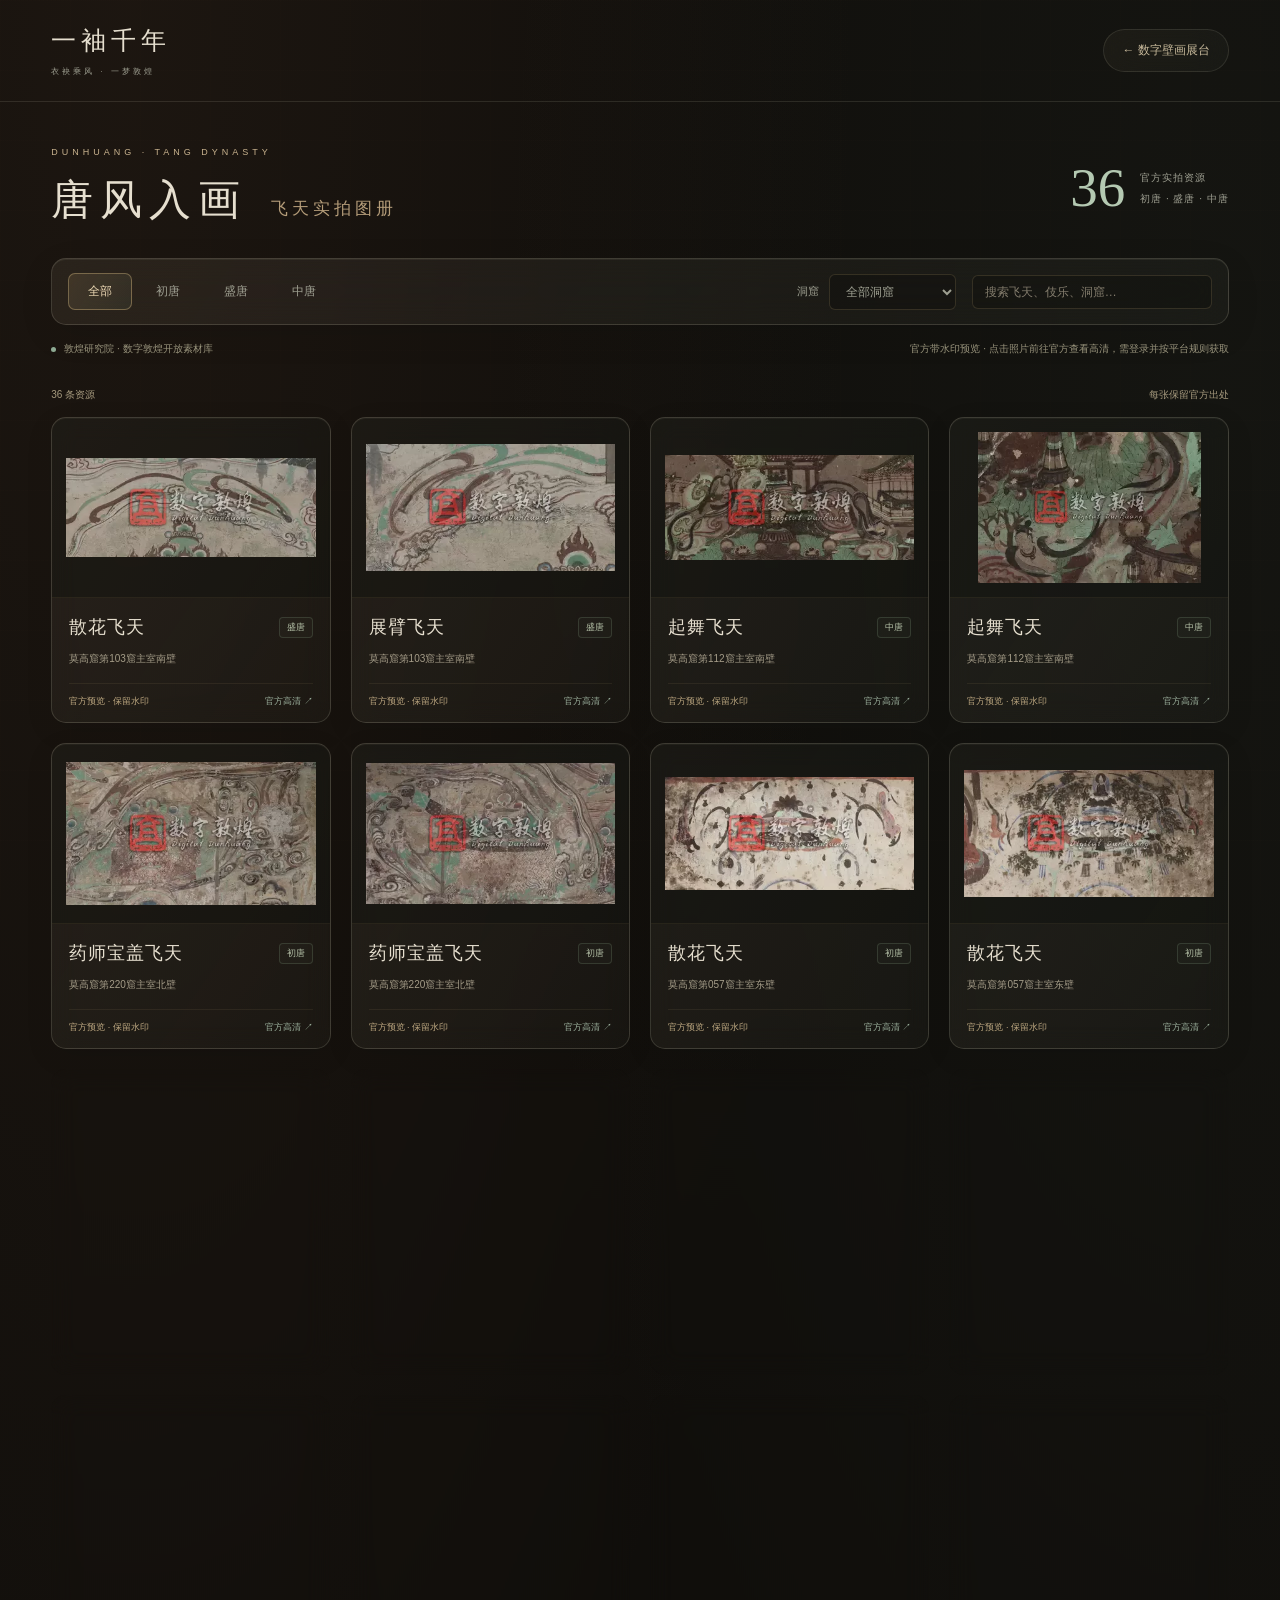
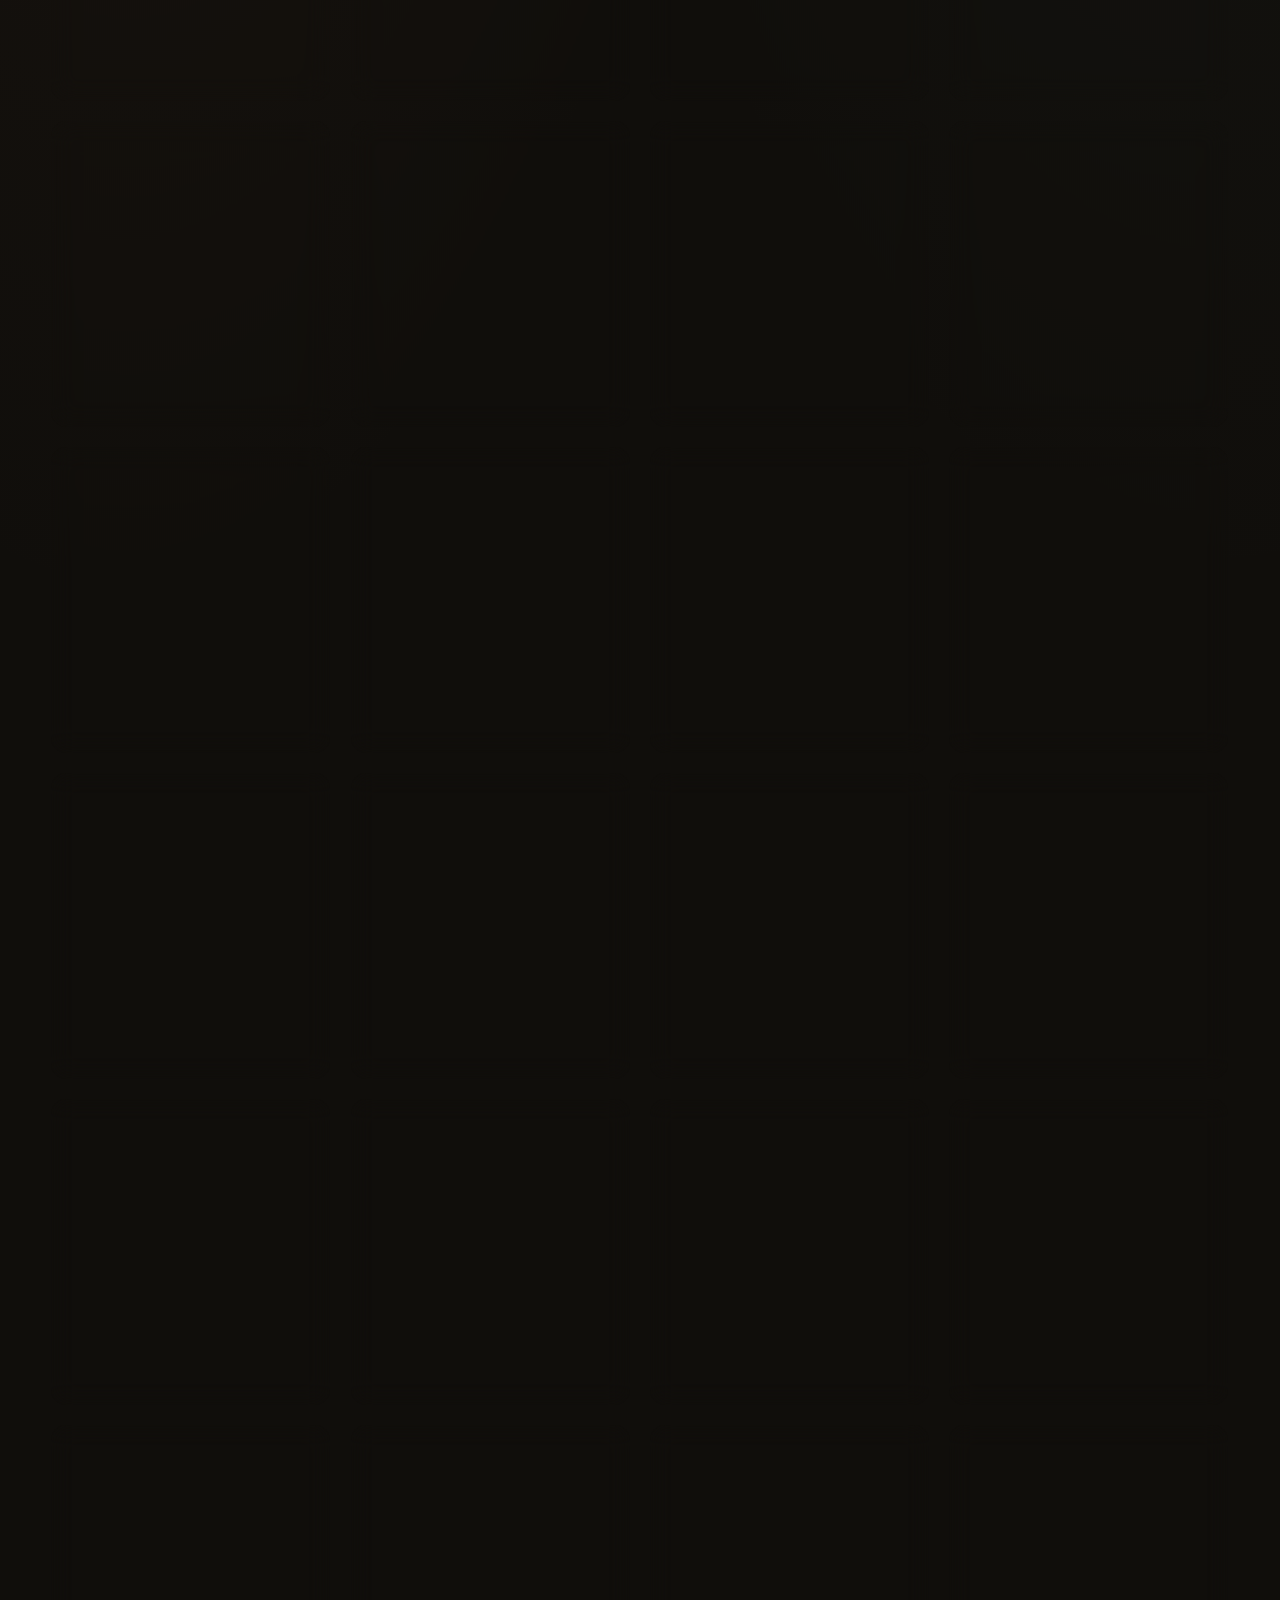
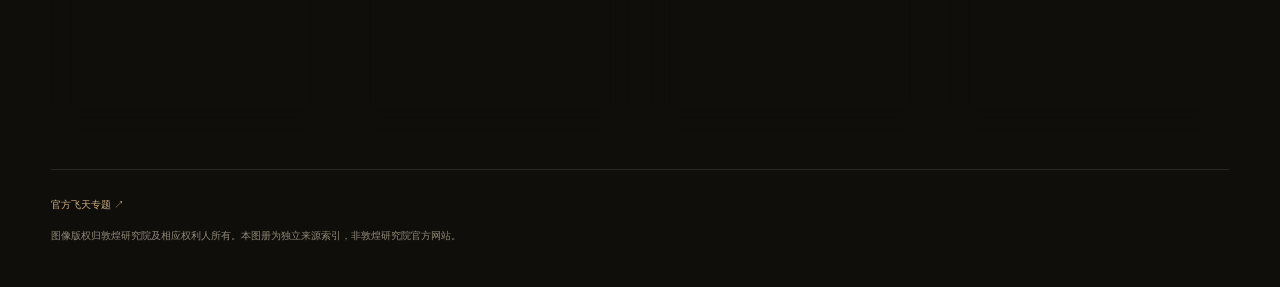
==== photos.html @ a348cecf "Refine gallery typography and unify frosted-glass interface" ====
<!doctype html>
<html lang="zh-CN">
<head><meta charset="utf-8"><meta name="viewport" content="width=device-width,initial-scale=1"><meta name="theme-color" content="#110e0b"><title>唐风入画 · 唐代飞天实拍图册</title><meta name="description" content="36条唐代飞天壁画官方实拍资源，来自敦煌研究院数字敦煌开放素材库。按洞窟、时期筛选，逐张提供官方出处。"><link rel="stylesheet" href="photos.css?v=20261022-photos24"><link rel="stylesheet" href="polish.css?v=20261022-glass25"></head>
<body>
<header><a class="brand" href="index.html">一袖千年<span>衣袂乘风 · 一梦敦煌</span></a><a class="return" href="index.html">← 数字壁画展台</a></header>
<main>
<div class="intro"><div><p class="eyebrow">DUNHUANG · TANG DYNASTY</p><h1>唐风入画<span>飞天实拍图册</span></h1></div><div class="collection"><strong>36</strong><span>官方实拍资源<br>初唐 · 盛唐 · 中唐</span></div></div>
<div class="toolbar"><div class="eras" role="group" aria-label="按唐代时期筛选"><button data-era="全部" aria-pressed="true">全部</button><button data-era="初唐" aria-pressed="false">初唐</button><button data-era="盛唐" aria-pressed="false">盛唐</button><button data-era="中唐" aria-pressed="false">中唐</button></div><label class="select-wrap"><span>洞窟</span><select id="cave" aria-label="按洞窟筛选"><option value="全部">全部洞窟</option></select></label><input id="search" type="search" placeholder="搜索飞天、伎乐、洞窟…" aria-label="搜索实拍资源"></div>
<div class="notice"><p><span class="status-dot"></span>敦煌研究院 · 数字敦煌开放素材库</p><span>官方带水印预览 · 点击照片前往官方查看高清，需登录并按平台规则获取</span></div>
<div class="results"><span id="count" aria-live="polite">36 条资源</span><span>每张保留官方出处</span></div>
<section class="photo-grid" id="grid" aria-label="唐代飞天实拍资源"></section><p class="empty" id="empty" hidden>没有找到对应图片，试试其他洞窟或关键词。</p>
<footer><a href="https://ip.e-dunhuang.com/special.html?value=%E9%A3%9E%E5%A4%A9" target="_blank" rel="noopener">官方飞天专题 ↗</a><p>图像版权归敦煌研究院及相应权利人所有。本图册为独立来源索引，非敦煌研究院官方网站。</p></footer>
</main><script src="photos-data.js?v=20261022-photos24"></script><script src="photos.js?v=20261022-photos24"></script>
</body></html>
---- photos.css ----
:root{color-scheme:dark;--paper:#e5d6b9;--muted:#a99f88;--line:#dfc18c2b;--gold:#ceaf79}*{box-sizing:border-box}body{margin:0;color:var(--paper);background:radial-gradient(ellipse at 10% 0,#7750381f,transparent 45%),radial-gradient(ellipse at 95% 10%,#53726412,transparent 42%),#100e0b;font-family:"Microsoft YaHei","PingFang SC",sans-serif;min-height:100vh}body:before{content:"";position:fixed;inset:0;pointer-events:none;background-image:linear-gradient(#b99c6a03 1px,transparent 1px),linear-gradient(90deg,#b99c6a03 1px,transparent 1px);background-size:70px 70px}a{color:inherit;text-decoration:none}button,input,select{font:inherit;color:inherit}button,a,input,select{touch-action:manipulation}button:focus-visible,a:focus-visible,input:focus-visible,select:focus-visible{outline:2px solid #a1c3b4;outline-offset:4px}header{max-width:1600px;margin:auto;padding:24px 4%;border-bottom:1px solid var(--line);display:flex;justify-content:space-between;align-items:center;gap:20px}.brand{font-family:"Noto Serif SC","Songti SC",SimSun,serif;font-size:25px;letter-spacing:5px}.brand span{display:block;font-family:sans-serif;font-size:8px;letter-spacing:3px;color:var(--muted);margin-top:9px}.return{padding:12px 18px;border:1px solid var(--line);border-radius:24px;background:linear-gradient(120deg,#d5bb8b0d,#b9d4c408);backdrop-filter:blur(16px);font-size:12px;color:#c7b99b}.return:hover{border-color:#dbc08c77}main{max-width:1520px;margin:auto;padding:45px 4% 20px}.intro{display:flex;align-items:center;justify-content:space-between;gap:25px;margin-bottom:30px}.eyebrow{font-size:9px;letter-spacing:4px;color:var(--gold);margin:0 0 15px}h1{font-family:"Noto Serif SC","Songti SC",SimSun,serif;font-weight:400;font-size:42px;letter-spacing:7px;margin:0}h1 span{font-family:inherit;font-size:17px;letter-spacing:4px;color:#b49c79;margin-left:24px}.collection{display:flex;align-items:center;gap:15px}.collection strong{font-family:Georgia,serif;font-size:55px;font-weight:400;color:#b4c9b2}.collection span{font-size:10px;line-height:2.1;color:var(--muted);letter-spacing:1px}.toolbar{display:flex;align-items:center;gap:16px;padding:14px 16px;border:1px solid var(--line);border-radius:12px;background:linear-gradient(130deg,#ddc4980a,#b5c7b205);backdrop-filter:blur(20px)}.eras{display:flex;gap:4px}.eras button{border:1px solid transparent;background:transparent;border-radius:7px;padding:9px 19px;cursor:pointer;font-size:12px;color:var(--muted)}.eras button[aria-pressed=true]{background:linear-gradient(120deg,#cfaa7026,#8eaa8d17);border-color:#d8b98166;color:#ead7b3}.select-wrap{margin-left:auto;display:flex;align-items:center;gap:10px;font-size:11px;color:var(--muted)}select,input{background:#0c0d0b55;border:1px solid #d6b8832b;border-radius:6px;padding:9px 12px;font-size:12px}select{max-width:170px}select option{background:#1a1913}input{width:240px}input::placeholder{color:#837c6c}.notice{display:flex;justify-content:space-between;gap:20px;align-items:center;color:#9b967e;font-size:10px;line-height:1.8;padding:15px 0}.notice p{margin:0;white-space:nowrap}.status-dot{display:inline-block;width:5px;height:5px;border-radius:50%;background:#8fac95;margin-right:8px}.results{display:flex;justify-content:space-between;font-size:10px;color:#a69a7e;padding:15px 0}.photo-grid{display:grid;grid-template-columns:repeat(4,minmax(0,1fr));gap:20px}.photo-card{min-width:0;border:1px solid #d8ba8327;background:linear-gradient(135deg,#e6d2ad08,#a7c0a104);border-radius:11px;overflow:hidden;transition:border-color .2s,transform .2s;backdrop-filter:blur(12px)}.photo-card:hover{border-color:#c4ad766e;transform:translateY(-3px)}.photo-card>a{display:block}.photo-frame{height:180px;display:flex;align-items:center;justify-content:center;background:#08080666;border-bottom:1px solid #d6ba7a15;padding:14px}.photo-frame img{display:block;max-width:100%;max-height:100%;width:auto;height:auto;object-fit:contain}.photo-info{padding:17px 17px 14px}.card-top{display:flex;align-items:center;justify-content:space-between;gap:10px}.card-top h2{font-family:"Songti SC",SimSun,serif;font-weight:400;font-size:18px;letter-spacing:1px;margin:0}.era-tag{flex-shrink:0;font-size:9px;color:#b9c5ab;padding:3px 7px;border:1px solid #91af8b33;border-radius:4px;background:#7d9d7a0c}.location{font-size:10px;color:#a59d89;margin:11px 0 15px;line-height:1.8}.card-bottom{display:flex;align-items:center;justify-content:space-between;gap:10px;border-top:1px solid #ccb68516;padding-top:11px;font-size:9px;color:#bca780}.card-bottom span:last-child{color:#9baf9c}.photo-card[hidden]{display:none}.empty{text-align:center;color:#b0a18a;padding:50px 15px}.empty[hidden]{display:none}footer{margin-top:38px;padding:25px 0 12px;border-top:1px solid var(--line);font-size:10px;color:#8f8877;line-height:1.9}footer a{color:#c9ae7f}footer p{margin-top:12px}@media(min-width:1600px){.photo-frame{height:200px}}@media(max-width:1100px){.photo-grid{grid-template-columns:repeat(3,minmax(0,1fr))}.toolbar{flex-wrap:wrap}.select-wrap{margin-left:auto}input{width:220px}h1 span{font-size:14px;margin-left:17px}}@media(max-width:780px){main{padding-top:30px}.intro{align-items:flex-end}h1{font-size:34px}h1 span{display:block;margin:10px 0 0;font-size:13px}.collection strong{font-size:40px}.collection span{font-size:8px}.notice{display:block;font-size:9px}.notice>span{display:block;margin-top:6px}.toolbar{gap:10px;padding:10px}.eras{width:100%}.eras button{flex:1;padding:9px 16px}.select-wrap{margin:0;flex:1}.select-wrap span{display:none}select{width:100%;max-width:none}input{width:55%}.photo-grid{grid-template-columns:repeat(2,minmax(0,1fr));gap:13px}.photo-frame{height:145px;padding:9px}.photo-info{padding:12px}.card-top h2{font-size:15px}.card-bottom{font-size:8px}}@media(max-width:420px){header{padding-top:19px}.brand{font-size:21px}.return{font-size:10px;padding:10px}.collection{gap:7px}.collection span{display:none}.photo-grid{grid-template-columns:1fr}.photo-frame{height:190px}.intro{gap:12px}}@media(prefers-reduced-motion:reduce){.photo-card{transition:none}.photo-card:hover{transform:none}}
---- polish.css ----
/* Smoked glass, mineral colour and quiet exhibition typography. */
:root{--paper:#e6dfcf;--gold:#c8b28e;--muted:#9e9f91;--line:#ded8c51f;--ui-border:rgba(231,225,205,.15);--ui-highlight:rgba(255,247,222,.12);--ui-shadow:0 16px 42px #00000026,inset 0 1px 0 var(--ui-highlight);--ui-blur:blur(28px) saturate(118%)}
.museum-mode{background-color:#0b0b0a;background-image:radial-gradient(ellipse at 4% 18%,#9c634c36,transparent 49%),radial-gradient(ellipse at 94% 23%,#6a997f36,transparent 54%),radial-gradient(ellipse at 56% 100%,#96734a17,transparent 48%)}
.museum-mode:before{opacity:.012}.museum-mode #museum{background:none;padding:26px 3.3% 24px;gap:28px;grid-template-columns:264px minmax(0,1fr)}
.museum-mode header{background:linear-gradient(105deg,#f2e1bd08,#c0d2bf04);border-bottom-color:#eee1c31c;backdrop-filter:var(--ui-blur);-webkit-backdrop-filter:var(--ui-blur);box-shadow:inset 0 -1px 0 #fff3d403,0 10px 40px #00000013;height:82px}
.museum-mode header .brand{font-size:25px;letter-spacing:6px}.museum-mode header .brand>span:last-child{color:#e7dcc2;text-shadow:none}.museum-mode header .brand small{font-size:8px;letter-spacing:3.8px;line-height:2.7;color:#9e9b89}.museum-mode header nav .nav-on{background:linear-gradient(135deg,#f1dfb314,#a7c3b60c);border-color:#ded6b82e;color:#dfd5bd;border-radius:10px;padding:10px 23px;box-shadow:inset 0 1px 0 #fff5d812,0 4px 15px #00000012}
.museum-mode .sound{border-radius:32px;border-color:var(--ui-border);background:linear-gradient(125deg,#ecdec116,#bfd2c30b);color:#d7d0b9;font-size:10px;padding:9px 19px;box-shadow:inset 0 1px 0 #fff4d50f,0 5px 20px #00000012}.sound-source{font-size:6px;color:#888e7f;margin-top:2px}.sound span{font-size:17px;color:#c9c7a5}
.museum-mode #museum{height:calc(100svh - 82px)}
.exhibit-side{padding:23px 18px 17px;gap:15px;border:1px solid #eee4cc30;border-radius:20px;background:linear-gradient(135deg,#f0ddbf19,#c1d0b909 48%,#694d3710);backdrop-filter:var(--ui-blur);-webkit-backdrop-filter:var(--ui-blur);box-shadow:0 20px 55px #00000030,inset 0 1px 0 #fff4d320,inset 1px 0 0 #fff2d40a}
.exhibit-side:before{left:22px;right:22px;top:0;height:1px;background:linear-gradient(90deg,transparent,#f9ebcb38,transparent)}
.museum-kicker{font-size:7px;letter-spacing:2.4px;color:#a8ad99;line-height:2;display:flex;align-items:center;gap:8px;white-space:nowrap}.museum-kicker:before{content:"";height:1px;width:14px;background:linear-gradient(90deg,#cdb083,transparent);flex-shrink:0}
.exhibit-side h1{font-size:32px;line-height:1.5;letter-spacing:6px;margin:18px 0 21px;color:#ece1c8;font-weight:400;text-shadow:0 2px 20px #fff3cf06}.exhibit-side h1 span{font-size:19px;line-height:1.7;letter-spacing:7px;margin-top:7px;color:#b6a282;font-weight:400}.exhibit-era{font-size:8px;letter-spacing:.6px;gap:10px;color:#9fa99c}.exhibit-era>span:first-child{color:#a8c1b0}.exhibit-era i{height:10px;background:#cbb68b30}
.era-filter{border-top-color:#e0d8bd15;padding-top:14px;gap:5px}.era-filter button{font-size:9px;line-height:1.5;border-radius:7px;padding:7px 2px;color:#9c9f8f;transition:background .2s,border-color .2s}.era-filter button[aria-pressed=true]{background:linear-gradient(135deg,#ebd6ac16,#bbcdac0a);border-color:#d8c9a42e;color:#ded2b7;box-shadow:inset 0 1px 0 #fff0cf09}.era-filter button:hover{color:#e4d6b9;background:#c7b38d0d}
.exhibit-side>.exhibit-selection{gap:9px;padding-right:6px;scrollbar-color:#d0c6a62a transparent;scrollbar-width:thin}.m-thumb{padding:9px 8px;border-radius:11px;border-color:#e5dcc00f;background:linear-gradient(120deg,#eadabd08,#ced9c205);box-shadow:inset 0 1px 0 #fff2cf05;gap:11px;transition:background .22s,border-color .22s,box-shadow .22s}.m-thumb:hover{background:linear-gradient(120deg,#f0d9ad15,#bdcfb80c);border-color:#e3d3ac30;box-shadow:inset 0 1px 0 #fff2cf10}.m-thumb.on{border-color:#b9c1a84f;background:linear-gradient(115deg,#c6ac791c,#7d9b8326);box-shadow:inset 0 1px 0 #f7e7c517,0 5px 18px #00000018}.m-thumb.on:after{width:2px;height:18px;background:#bcd0b4;box-shadow:0 0 10px #b7c59a33}.m-thumb img{width:59px;height:47px;border-radius:6px;border:1px solid #e6d3b324;box-shadow:0 3px 10px #00000024}.m-thumb b{font-size:12.5px;letter-spacing:.7px;line-height:1.6;color:#dcd3bb}.m-thumb small{font-size:7px;letter-spacing:.3px;color:#8e9e91;margin-top:5px}.m-thumb i{font:9px/1.4 Georgia,serif;color:#a9a98e;padding-right:3px;align-self:center}
.exhibit-side .side-bottom{border-top-color:#e3d7b515;padding-top:12px;line-height:1.9;font-size:7px;color:#999e8e}.landscape-note{font-size:7px;color:#7f8d81}.photo-catalog-link{margin-top:9px;color:#b5c9b0;font-size:8px;letter-spacing:.4px}.photo-catalog-link:hover{color:#e1dbc4}
.exhibit-main{grid-template-rows:60px minmax(0,1fr) 66px 10px}.viewer-header{padding:0 2px 17px;gap:18px}.viewer-header>div:first-child{gap:15px;min-width:0}.viewer-header h2{font-size:clamp(18px,1.45vw,24px);letter-spacing:2.5px;color:#e3dbc6;white-space:nowrap}.viewer-header>div>span{font-size:9px;letter-spacing:1px;color:#a4aa95;font-variant-numeric:tabular-nums;white-space:nowrap}.viewer-actions,.viewer-header>.viewer-actions{gap:9px;flex-shrink:0}
.restore-button,.motion-toggle,.mode-switch,.zoom-bar{border:1px solid var(--ui-border);background:linear-gradient(125deg,#eadbbc12,#c6d6c20a);backdrop-filter:blur(22px) saturate(120%);-webkit-backdrop-filter:blur(22px) saturate(120%);box-shadow:inset 0 1px 0 #fff4dc10,inset 1px 0 0 #fff0d005,0 5px 16px #00000013;border-radius:11px}
.restore-button,.motion-toggle{height:39px;padding:0 13px;font-size:10px;color:#c9ceb8;line-height:1;transition:background .2s,border-color .2s;display:inline-flex;align-items:center;justify-content:center;gap:7px}.restore-button:hover,.motion-toggle:hover,.sound:hover{border-color:#ddd7b74d;background:linear-gradient(125deg,#ead3ac22,#a7c3ac16);color:#eee1c3}.motion-toggle[aria-pressed=true],.restore-button[aria-pressed=true]{border-color:#c0ccb04d;background:linear-gradient(125deg,#d5ba891b,#7a9f8224);box-shadow:inset 0 1px 0 #fbefcc18,0 5px 16px #00000013;color:#dbe3ca}.restore-button[aria-busy=true]{color:#c2c3a7;opacity:.8}
.mode-switch{padding:4px;gap:3px;min-height:39px;display:flex}.mode-switch button{border-radius:7px;padding:5px 12px;font-size:9px;color:#9fa997;transition:background .2s,color .2s}.mode-switch button:hover{color:#e4d9bd;background:#e6d9b60d}.mode-switch button[aria-pressed=true]{color:#e8ddc2;background:linear-gradient(120deg,#d6bf8d24,#b0c3a317);box-shadow:inset 0 0 0 1px #d9d3b336,inset 0 1px 0 #fff7d718}
.m-view{border-radius:19px;border:1px solid #d7d0b62e;background-color:#080a09a3;background-image:radial-gradient(#d3c9a80b .6px,transparent .6px);background-size:21px 21px;backdrop-filter:blur(18px);-webkit-backdrop-filter:blur(18px);box-shadow:inset 0 1px 0 #f4e7bf0e,inset 0 0 100px #0000002b,0 22px 65px #00000033}.m-view:before{background:radial-gradient(ellipse at 0 0,#d6bd8208,transparent 60%)}.m-plane>img{box-shadow:0 0 0 1px #e4d0a221,0 15px 45px #00000055}.viewer-corner{width:12px;height:12px;color:#c0b48b73}.c1,.c3{left:14px}.c2,.c4{right:14px}.c1,.c2{top:14px}.c3,.c4{bottom:14px}
.viewer-hint{bottom:16px;max-width:calc(100% - 50px);font-size:8px;letter-spacing:.5px;padding:6px 17px;background:linear-gradient(125deg,#e9d7b412,#c1d4bc0a),#13171283;color:#aeb59e;border:1px solid #ded7b824;backdrop-filter:blur(20px);-webkit-backdrop-filter:blur(20px);box-shadow:inset 0 1px 0 #f9edc70b,0 4px 18px #00000022}.m-spot i{height:10px;width:10px;border-color:#e0d3adbd;background:#a6b29155;box-shadow:0 0 0 4px #b6ba9320,0 0 12px #b3c29d22}.m-spot span{font-size:9px;border-color:#d7ceb137;border-radius:6px;background:#222b22b5;color:#d9dfc4;box-shadow:inset 0 1px 0 #fff6d30b}.work-credit{font-size:10px;letter-spacing:.6px;color:#b7bfa9}.work-credit a{font-size:8px;letter-spacing:.3px;color:#92a491;margin-top:2px}.work-credit a:hover{color:#d7dfbf}.zoom-bar{padding:3px;border-radius:10px}.zoom-bar button{font-size:10px;color:#b9c4ab;border-radius:7px;min-height:30px}.zoom-bar button:hover{background:#e4dab214;color:#eadbc0}.zoom-bar output{font-size:10px;color:#d4d5bc;font-variant-numeric:tabular-nums}.m-dots{align-items:center;gap:9px}.m-dots button{width:8px;height:3px;border-radius:3px;background:#b4b79a2e;transition:width .2s,background .2s}.m-dots button.on{width:25px;background:#afc2a4;box-shadow:0 0 9px #b1c5a321}.pick-result,#mBack{border-radius:10px;background:linear-gradient(125deg,#dfd1ad1b,#b0c4aa13),#1c241bb5;border:1px solid #d6d5b538;backdrop-filter:blur(24px);box-shadow:inset 0 1px 0 #fff3ce12,0 6px 20px #00000026;color:#dedac0}#mLoupe{border-color:#d5dcc2aa;box-shadow:0 0 0 6px #c4d4ba20,0 12px 38px #00000077}
.museum-mode button:focus-visible,.museum-mode a:focus-visible{outline:1px solid #c9d5bc;outline-offset:4px}.m-view:focus-visible{outline-color:#c9d5bc}
/* The photo index shares the same frosted surfaces. */
.photo-card{border-radius:15px;background:linear-gradient(125deg,#f2dfbd12,#bdcfb308);border-color:#e1ddc52a;box-shadow:inset 0 1px 0 #fff4dc10,0 8px 28px #00000017}.toolbar{border-radius:15px;background:linear-gradient(125deg,#eadbbe13,#c2d4be09);border-color:#e1ddc52b;box-shadow:inset 0 1px 0 #fff4dc10,0 10px 35px #00000016}.photo-frame{background:#0b0d0a57}.photo-card:hover{border-color:#b9c9a951;box-shadow:inset 0 1px 0 #fff4dc16,0 14px 35px #00000029}
@keyframes spotPulse{50%{box-shadow:0 0 0 6px #b6ba9310,0 0 13px #b3c29d22}}
@media(min-width:1800px){.museum-mode #museum{grid-template-columns:292px minmax(0,1fr);gap:34px;padding-top:30px}.exhibit-side{padding:27px 22px 21px}.exhibit-side h1{font-size:37px;letter-spacing:7px}.exhibit-side h1 span{font-size:21px;letter-spacing:9px}.museum-kicker{font-size:7px}.m-thumb{padding:10px}.m-thumb img{width:65px;height:51px}.m-thumb b{font-size:14px}.m-thumb small{font-size:8px}.restore-button,.motion-toggle{font-size:11px;padding:0 15px}.mode-switch button{font-size:10px;padding:5px 15px}}
@media(max-width:1200px){.museum-mode #museum{grid-template-columns:237px minmax(0,1fr);gap:21px}.exhibit-side{padding:21px 15px 15px}.exhibit-side h1{font-size:29px;letter-spacing:5px}.exhibit-side h1 span{font-size:18px;letter-spacing:6px}.museum-kicker{font-size:6px;letter-spacing:1.3px}.m-thumb{gap:9px;padding:8px 6px}.m-thumb img{width:51px;height:43px}.m-thumb b{font-size:11px}.viewer-header{gap:10px}.viewer-header h2{font-size:17px;letter-spacing:1px}.viewer-header>div:first-child{gap:9px}.viewer-actions,.viewer-header>.viewer-actions{gap:6px}.restore-button,.motion-toggle{font-size:9px;padding:0 9px;height:36px}.mode-switch{min-height:36px;padding:3px}.mode-switch button{font-size:8px;padding:5px 8px}}
@media(max-height:710px){.museum-mode header{height:65px}.museum-mode #museum{height:calc(100svh - 65px);padding-top:17px;padding-bottom:14px;grid-template-columns:230px minmax(0,1fr)}.museum-mode header .brand{font-size:21px}.museum-mode header .brand small{font-size:7px}.museum-mode header nav .nav-on{padding:7px 19px}.sound-wrap .sound{padding:7px 16px}.exhibit-side{padding:17px 15px 12px;gap:10px;border-radius:16px}.exhibit-side h1{font-size:27px;letter-spacing:5px;margin:12px 0 13px}.exhibit-side h1 span{font-size:16px;letter-spacing:7px;margin-top:4px}.era-filter{padding-top:10px}.era-filter button{font-size:8px;padding:5px 2px}.m-thumb{padding:6px}.m-thumb img{width:48px;height:36px}.m-thumb b{font-size:11px}.m-thumb small{font-size:6px;margin-top:3px}.exhibit-side>.exhibit-selection{gap:7px}.exhibit-main{grid-template-rows:48px minmax(0,1fr) 53px 8px}.viewer-header{padding-bottom:12px}.viewer-header h2{font-size:18px}.restore-button,.motion-toggle{height:34px}.mode-switch{min-height:34px}.viewer-hint{font-size:7px;bottom:12px;padding:5px 13px}.photo-catalog-link{margin-top:6px}.exhibit-side .side-bottom{padding-top:8px}}
@media(prefers-reduced-transparency:reduce){.exhibit-side,.mode-switch,.motion-toggle,.restore-button,.zoom-bar,.viewer-hint,.museum-mode header,.photo-card,.toolbar{background-color:#20251ee8;backdrop-filter:none;-webkit-backdrop-filter:none}}
@media(prefers-reduced-motion:reduce){.m-thumb,.era-filter button,.mode-switch button,.restore-button,.motion-toggle,.m-dots button,.photo-card{transition:none}}
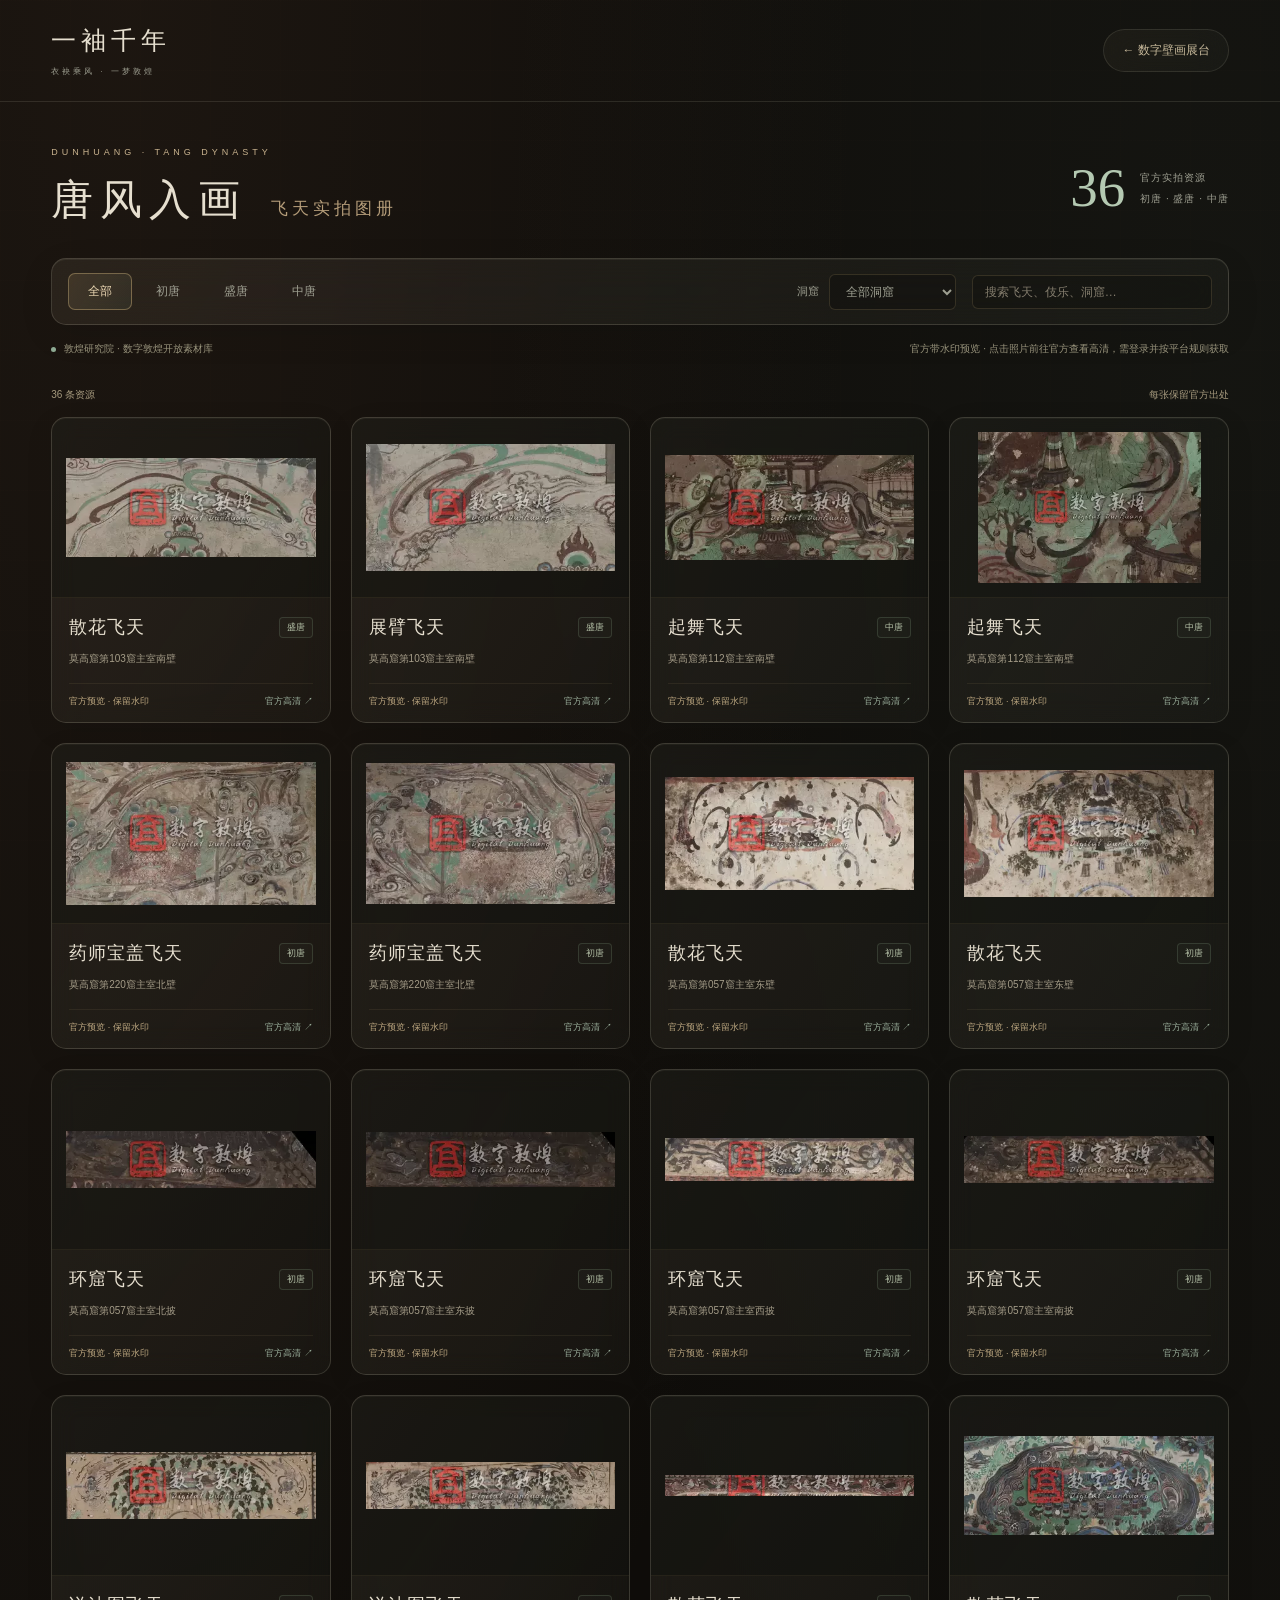
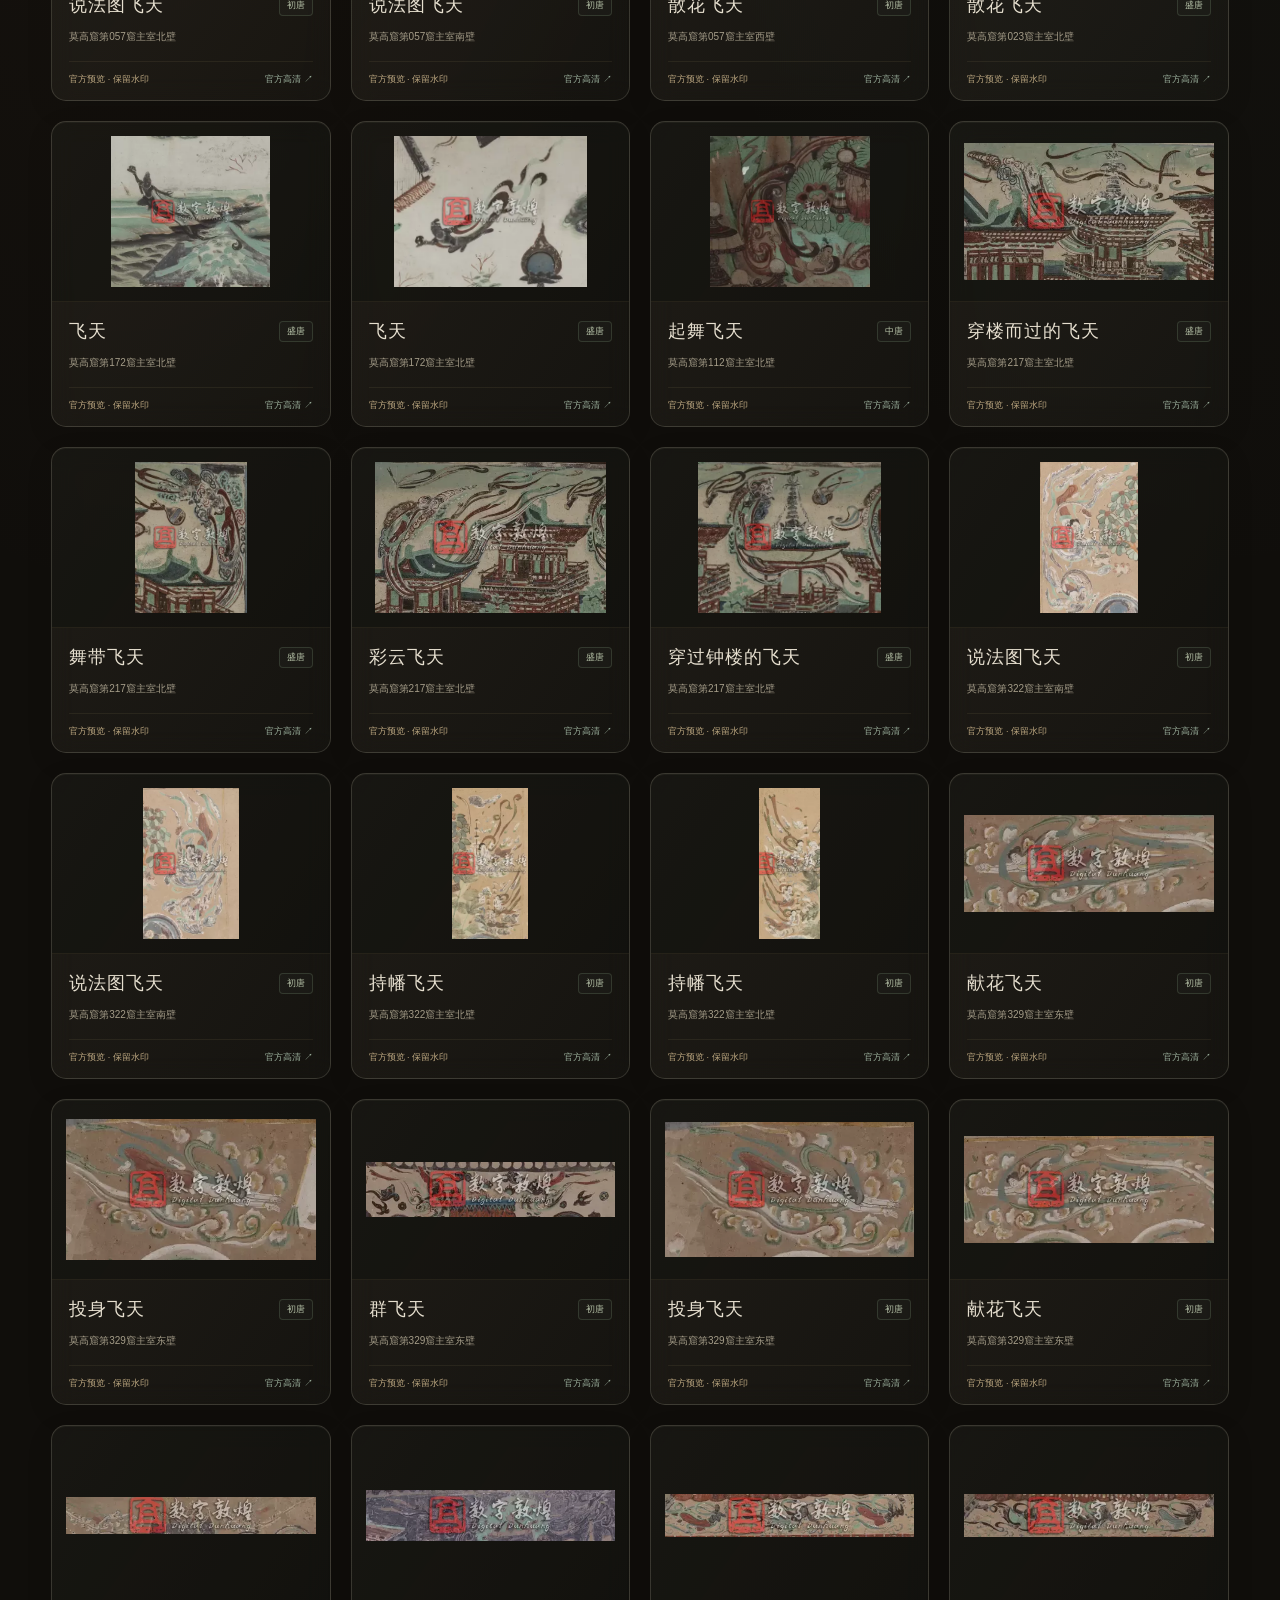
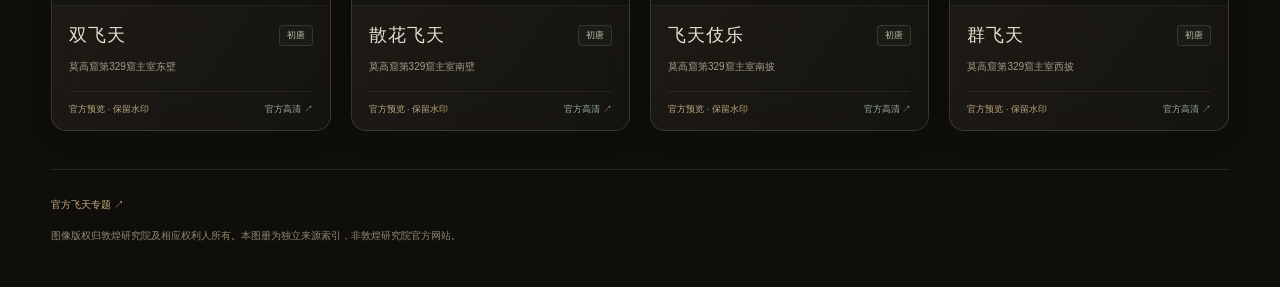
==== commit d2acd01c: "Keep glass gallery controls visible in narrow browser panels" ====
--- a/photos.html
+++ b/photos.html
@@ -1,6 +1,6 @@
 <!doctype html>
 <html lang="zh-CN">
-<head><meta charset="utf-8"><meta name="viewport" content="width=device-width,initial-scale=1"><meta name="theme-color" content="#110e0b"><title>唐风入画 · 唐代飞天实拍图册</title><meta name="description" content="36条唐代飞天壁画官方实拍资源，来自敦煌研究院数字敦煌开放素材库。按洞窟、时期筛选，逐张提供官方出处。"><link rel="stylesheet" href="photos.css?v=20261022-photos24"><link rel="stylesheet" href="polish.css?v=20261022-glass25"></head>
+<head><meta charset="utf-8"><meta name="viewport" content="width=device-width,initial-scale=1"><meta name="theme-color" content="#110e0b"><title>唐风入画 · 唐代飞天实拍图册</title><meta name="description" content="36条唐代飞天壁画官方实拍资源，来自敦煌研究院数字敦煌开放素材库。按洞窟、时期筛选，逐张提供官方出处。"><link rel="stylesheet" href="photos.css?v=20261022-photos24"><link rel="stylesheet" href="polish.css?v=20261022-glass26"></head>
 <body>
 <header><a class="brand" href="index.html">一袖千年<span>衣袂乘风 · 一梦敦煌</span></a><a class="return" href="index.html">← 数字壁画展台</a></header>
 <main>
--- a/polish.css
+++ b/polish.css
@@ -28,3 +28,10 @@
 @media(max-height:710px){.museum-mode header{height:65px}.museum-mode #museum{height:calc(100svh - 65px);padding-top:17px;padding-bottom:14px;grid-template-columns:230px minmax(0,1fr)}.museum-mode header .brand{font-size:21px}.museum-mode header .brand small{font-size:7px}.museum-mode header nav .nav-on{padding:7px 19px}.sound-wrap .sound{padding:7px 16px}.exhibit-side{padding:17px 15px 12px;gap:10px;border-radius:16px}.exhibit-side h1{font-size:27px;letter-spacing:5px;margin:12px 0 13px}.exhibit-side h1 span{font-size:16px;letter-spacing:7px;margin-top:4px}.era-filter{padding-top:10px}.era-filter button{font-size:8px;padding:5px 2px}.m-thumb{padding:6px}.m-thumb img{width:48px;height:36px}.m-thumb b{font-size:11px}.m-thumb small{font-size:6px;margin-top:3px}.exhibit-side>.exhibit-selection{gap:7px}.exhibit-main{grid-template-rows:48px minmax(0,1fr) 53px 8px}.viewer-header{padding-bottom:12px}.viewer-header h2{font-size:18px}.restore-button,.motion-toggle{height:34px}.mode-switch{min-height:34px}.viewer-hint{font-size:7px;bottom:12px;padding:5px 13px}.photo-catalog-link{margin-top:6px}.exhibit-side .side-bottom{padding-top:8px}}
 @media(prefers-reduced-transparency:reduce){.exhibit-side,.mode-switch,.motion-toggle,.restore-button,.zoom-bar,.viewer-hint,.museum-mode header,.photo-card,.toolbar{background-color:#20251ee8;backdrop-filter:none;-webkit-backdrop-filter:none}}
 @media(prefers-reduced-motion:reduce){.m-thumb,.era-filter button,.mode-switch button,.restore-button,.motion-toggle,.m-dots button,.photo-card{transition:none}}
+/* Keep the horizontal exhibition fully visible inside a narrow app panel. */
+@media(max-width:1000px){
+ .museum-mode{min-width:0}.museum-mode #museum{min-width:0;grid-template-columns:204px minmax(0,1fr);gap:18px;padding:23px 24px 20px}.exhibit-side{padding:21px 14px 15px;border-radius:17px}.museum-kicker{font-size:6px;letter-spacing:1.6px}.museum-kicker:before{width:10px}.exhibit-side h1{font-size:27px;letter-spacing:4px;margin:15px 0 19px}.exhibit-side h1 span{font-size:17px;letter-spacing:5px}.m-thumb{padding:8px 6px;gap:8px}.m-thumb img{width:45px;height:39px}.m-thumb b{font-size:10px;letter-spacing:.3px}.m-thumb small{font-size:6px;letter-spacing:0}.m-thumb i{font-size:8px;padding-right:0}.era-filter button{font-size:8px}.exhibit-main{grid-template-rows:91px minmax(0,1fr) 66px 10px}.viewer-header{flex-direction:column;align-items:stretch;justify-content:flex-start;gap:10px;padding-bottom:15px}.viewer-header>div:first-child{height:25px;gap:12px}.viewer-header h2{font-size:19px;letter-spacing:1.5px}.viewer-header>.viewer-actions{justify-content:flex-end;gap:7px}.restore-button,.motion-toggle{font-size:9px;height:34px;padding:0 10px}.mode-switch{min-height:34px}.mode-switch button{font-size:9px;padding:4px 9px}.work-credit{font-size:9px}.work-credit a{font-size:7px}.viewer-footer{gap:10px}.zoom-bar{flex-shrink:0}.zoom-bar button{font-size:9px;padding-left:7px;padding-right:7px}.viewer-hint{font-size:7px;padding:5px 12px;letter-spacing:0}.m-view{border-radius:16px}
+}
+@media(max-width:720px){
+ .museum-mode #museum{grid-template-columns:171px minmax(0,1fr);gap:12px;padding:17px 14px 15px}.museum-mode header{padding:0 17px;gap:12px}.museum-mode header .brand{font-size:21px;letter-spacing:4px}.museum-mode header .brand small{font-size:6px;letter-spacing:2px}.museum-mode header nav{display:flex}.museum-mode header nav .nav-on{font-size:9px;padding:7px 12px;letter-spacing:1px}.sound-wrap .sound{padding:8px 11px;font-size:8px;white-space:nowrap}.sound-source{font-size:5px}.exhibit-side{padding:17px 11px 13px;gap:12px}.exhibit-side h1{font-size:24px;letter-spacing:3px}.exhibit-side h1 span{font-size:15px;letter-spacing:5px}.museum-kicker{font-size:5px;letter-spacing:1px;gap:5px}.m-thumb{gap:7px;padding:7px 5px}.m-thumb img{width:37px;height:33px}.m-thumb b{font-size:9px}.m-thumb small{font-size:5.5px}.m-thumb i{display:none}.exhibit-era{font-size:6px;gap:6px}.viewer-header h2{font-size:16px;letter-spacing:0}.viewer-header>div:first-child{gap:7px}.viewer-header>div>span{font-size:8px}.viewer-header>.viewer-actions{justify-content:flex-start;flex-wrap:wrap;gap:5px}.exhibit-main{grid-template-rows:119px minmax(0,1fr) 82px 10px}.restore-button,.motion-toggle{height:29px;padding:0 7px;font-size:8px}.mode-switch{min-height:29px}.mode-switch button{padding:3px 7px;font-size:8px}.viewer-footer{align-items:flex-start;justify-content:center;flex-direction:column;gap:7px;padding-top:8px}.zoom-bar{align-self:flex-end}.zoom-bar button{min-height:24px;font-size:8px;padding:2px 5px}.zoom-bar output{font-size:8px}.viewer-hint{display:none}.photo-catalog-link{font-size:7px}.side-bottom p{font-size:6px}.landscape-note{font-size:6px}.m-dots{gap:6px}.m-dots button{width:5px}.m-dots button.on{width:16px}
+}
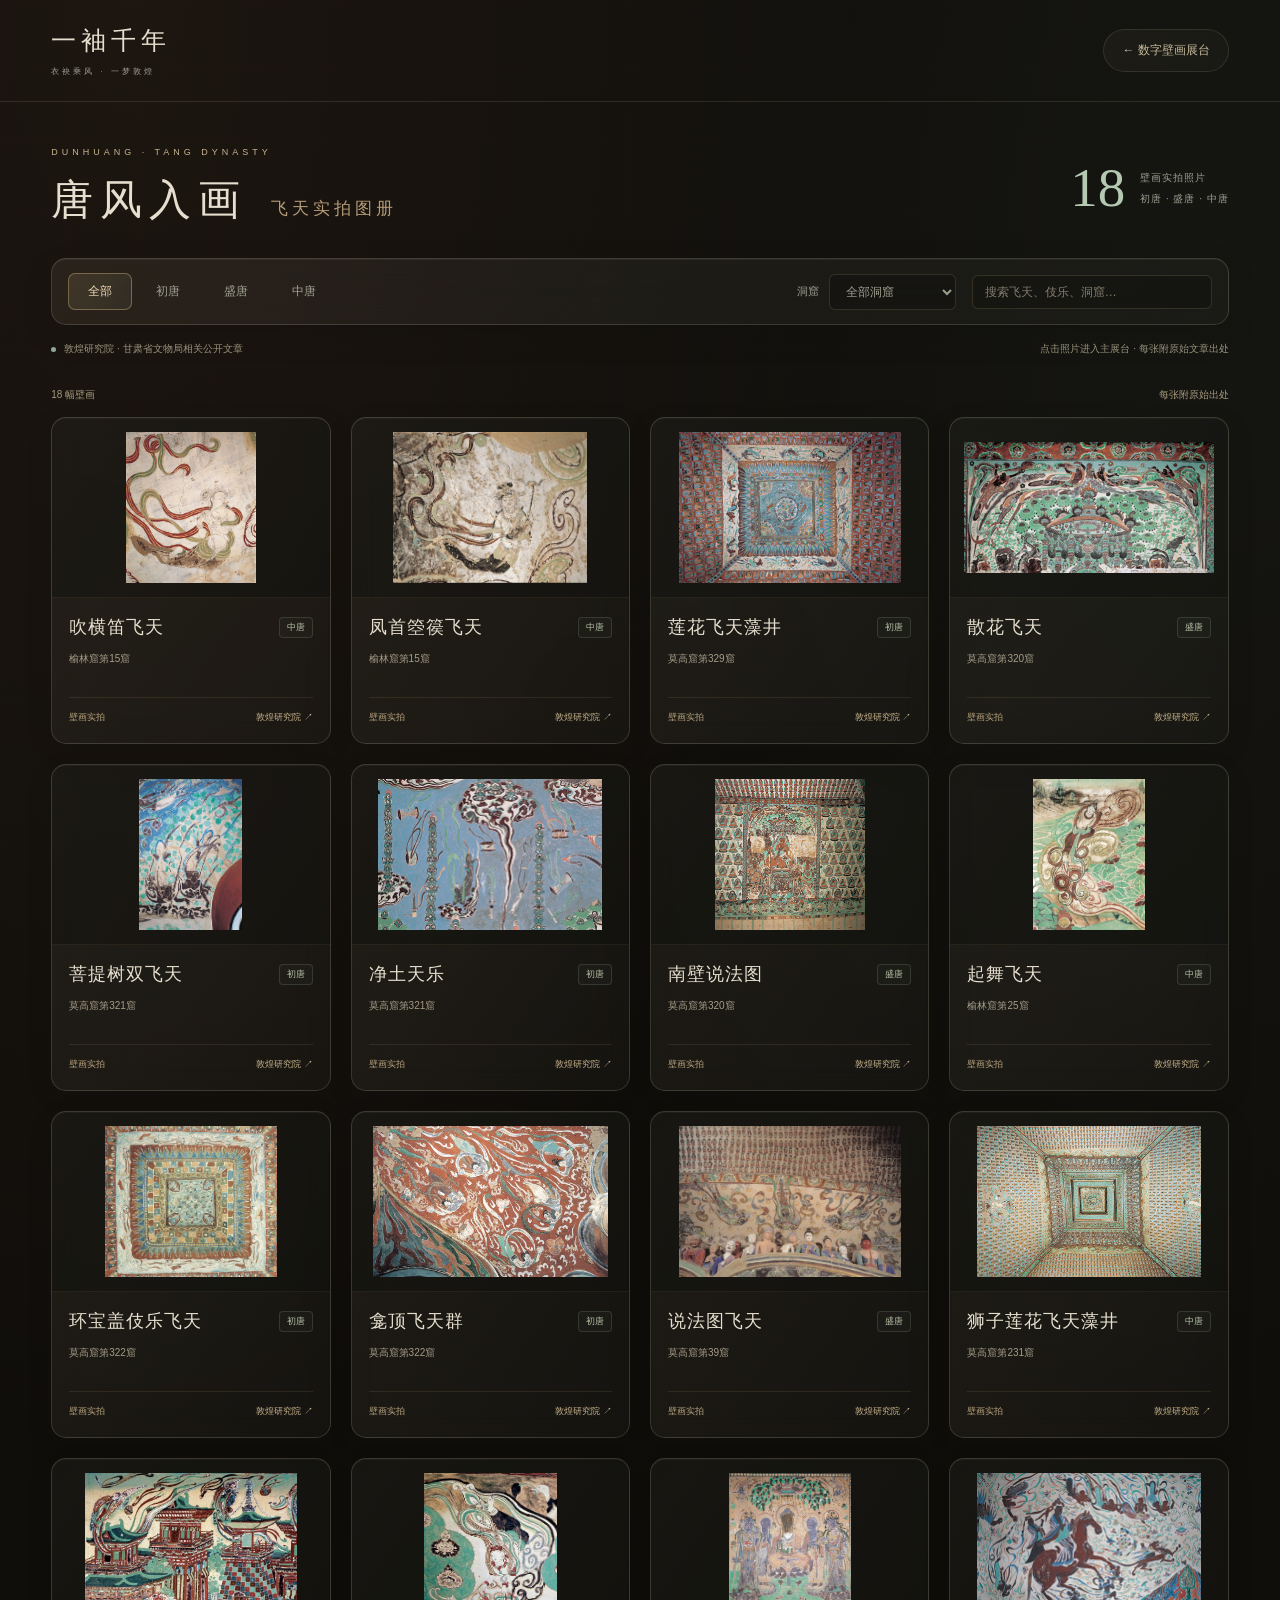
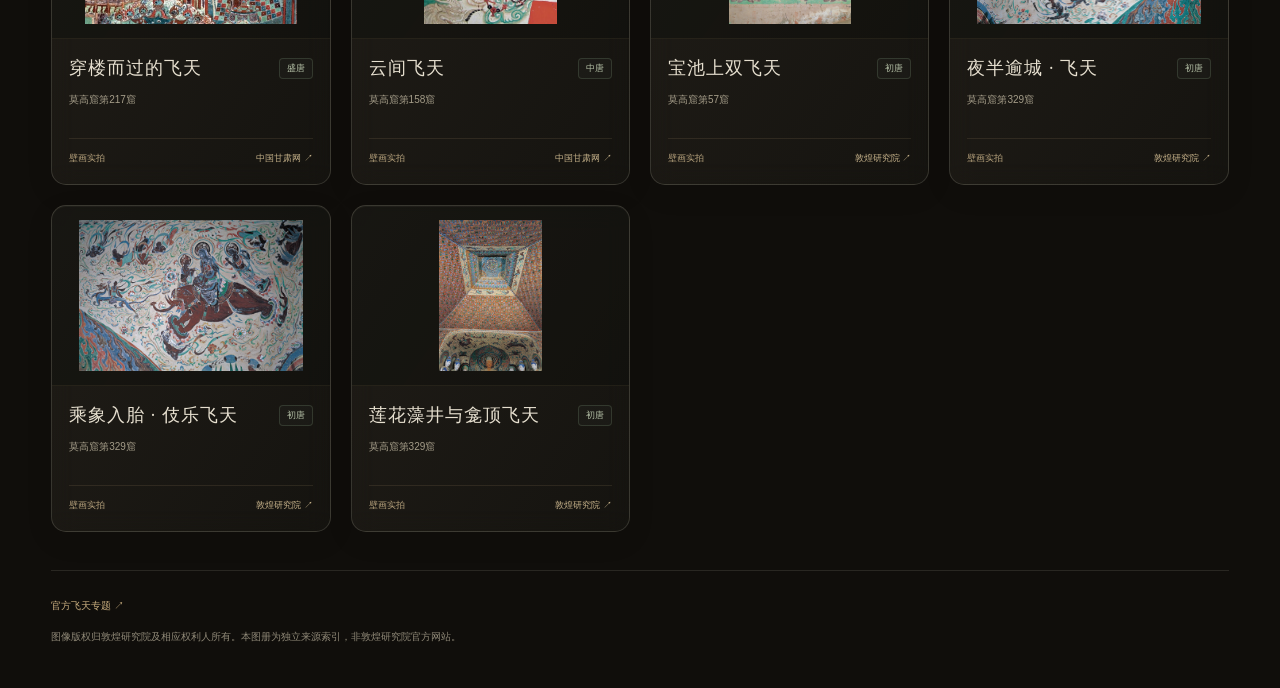
==== commit 7149d9e7: "Replace watermarked previews with six verified Tang mural photographs" ====
--- a/photos.html
+++ b/photos.html
@@ -1,14 +1,14 @@
 <!doctype html>
 <html lang="zh-CN">
-<head><meta charset="utf-8"><meta name="viewport" content="width=device-width,initial-scale=1"><meta name="theme-color" content="#110e0b"><title>唐风入画 · 唐代飞天实拍图册</title><meta name="description" content="36条唐代飞天壁画官方实拍资源，来自敦煌研究院数字敦煌开放素材库。按洞窟、时期筛选，逐张提供官方出处。"><link rel="stylesheet" href="photos.css?v=20261022-photos24"><link rel="stylesheet" href="polish.css?v=20261022-glass26"></head>
+<head><meta charset="utf-8"><meta name="viewport" content="width=device-width,initial-scale=1"><meta name="theme-color" content="#110e0b"><title>唐风入画 · 唐代飞天实拍图册</title><meta name="description" content="18幅唐代飞天及相关壁画照片，来自敦煌研究院和中国甘肃网公开文章。按洞窟、时期筛选，逐张提供官方出处。"><link rel="stylesheet" href="photos.css?v=20261022-clean27"><link rel="stylesheet" href="polish.css?v=20261022-clean27"></head>
 <body>
 <header><a class="brand" href="index.html">一袖千年<span>衣袂乘风 · 一梦敦煌</span></a><a class="return" href="index.html">← 数字壁画展台</a></header>
 <main>
-<div class="intro"><div><p class="eyebrow">DUNHUANG · TANG DYNASTY</p><h1>唐风入画<span>飞天实拍图册</span></h1></div><div class="collection"><strong>36</strong><span>官方实拍资源<br>初唐 · 盛唐 · 中唐</span></div></div>
+<div class="intro"><div><p class="eyebrow">DUNHUANG · TANG DYNASTY</p><h1>唐风入画<span>飞天实拍图册</span></h1></div><div class="collection"><strong>18</strong><span>壁画实拍照片<br>初唐 · 盛唐 · 中唐</span></div></div>
 <div class="toolbar"><div class="eras" role="group" aria-label="按唐代时期筛选"><button data-era="全部" aria-pressed="true">全部</button><button data-era="初唐" aria-pressed="false">初唐</button><button data-era="盛唐" aria-pressed="false">盛唐</button><button data-era="中唐" aria-pressed="false">中唐</button></div><label class="select-wrap"><span>洞窟</span><select id="cave" aria-label="按洞窟筛选"><option value="全部">全部洞窟</option></select></label><input id="search" type="search" placeholder="搜索飞天、伎乐、洞窟…" aria-label="搜索实拍资源"></div>
-<div class="notice"><p><span class="status-dot"></span>敦煌研究院 · 数字敦煌开放素材库</p><span>官方带水印预览 · 点击照片前往官方查看高清，需登录并按平台规则获取</span></div>
-<div class="results"><span id="count" aria-live="polite">36 条资源</span><span>每张保留官方出处</span></div>
+<div class="notice"><p><span class="status-dot"></span>敦煌研究院 · 甘肃省文物局相关公开文章</p><span>点击照片进入主展台 · 每张附原始文章出处</span></div>
+<div class="results"><span id="count" aria-live="polite">18 条资源</span><span>每张附原始出处</span></div>
 <section class="photo-grid" id="grid" aria-label="唐代飞天实拍资源"></section><p class="empty" id="empty" hidden>没有找到对应图片，试试其他洞窟或关键词。</p>
 <footer><a href="https://ip.e-dunhuang.com/special.html?value=%E9%A3%9E%E5%A4%A9" target="_blank" rel="noopener">官方飞天专题 ↗</a><p>图像版权归敦煌研究院及相应权利人所有。本图册为独立来源索引，非敦煌研究院官方网站。</p></footer>
-</main><script src="photos-data.js?v=20261022-photos24"></script><script src="photos.js?v=20261022-photos24"></script>
+</main><script src="photos-data.js?v=20261022-clean27"></script><script src="photos.js?v=20261022-clean27"></script>
 </body></html>
--- a/photos.css
+++ b/photos.css
@@ -1 +1,2 @@
 :root{color-scheme:dark;--paper:#e5d6b9;--muted:#a99f88;--line:#dfc18c2b;--gold:#ceaf79}*{box-sizing:border-box}body{margin:0;color:var(--paper);background:radial-gradient(ellipse at 10% 0,#7750381f,transparent 45%),radial-gradient(ellipse at 95% 10%,#53726412,transparent 42%),#100e0b;font-family:"Microsoft YaHei","PingFang SC",sans-serif;min-height:100vh}body:before{content:"";position:fixed;inset:0;pointer-events:none;background-image:linear-gradient(#b99c6a03 1px,transparent 1px),linear-gradient(90deg,#b99c6a03 1px,transparent 1px);background-size:70px 70px}a{color:inherit;text-decoration:none}button,input,select{font:inherit;color:inherit}button,a,input,select{touch-action:manipulation}button:focus-visible,a:focus-visible,input:focus-visible,select:focus-visible{outline:2px solid #a1c3b4;outline-offset:4px}header{max-width:1600px;margin:auto;padding:24px 4%;border-bottom:1px solid var(--line);display:flex;justify-content:space-between;align-items:center;gap:20px}.brand{font-family:"Noto Serif SC","Songti SC",SimSun,serif;font-size:25px;letter-spacing:5px}.brand span{display:block;font-family:sans-serif;font-size:8px;letter-spacing:3px;color:var(--muted);margin-top:9px}.return{padding:12px 18px;border:1px solid var(--line);border-radius:24px;background:linear-gradient(120deg,#d5bb8b0d,#b9d4c408);backdrop-filter:blur(16px);font-size:12px;color:#c7b99b}.return:hover{border-color:#dbc08c77}main{max-width:1520px;margin:auto;padding:45px 4% 20px}.intro{display:flex;align-items:center;justify-content:space-between;gap:25px;margin-bottom:30px}.eyebrow{font-size:9px;letter-spacing:4px;color:var(--gold);margin:0 0 15px}h1{font-family:"Noto Serif SC","Songti SC",SimSun,serif;font-weight:400;font-size:42px;letter-spacing:7px;margin:0}h1 span{font-family:inherit;font-size:17px;letter-spacing:4px;color:#b49c79;margin-left:24px}.collection{display:flex;align-items:center;gap:15px}.collection strong{font-family:Georgia,serif;font-size:55px;font-weight:400;color:#b4c9b2}.collection span{font-size:10px;line-height:2.1;color:var(--muted);letter-spacing:1px}.toolbar{display:flex;align-items:center;gap:16px;padding:14px 16px;border:1px solid var(--line);border-radius:12px;background:linear-gradient(130deg,#ddc4980a,#b5c7b205);backdrop-filter:blur(20px)}.eras{display:flex;gap:4px}.eras button{border:1px solid transparent;background:transparent;border-radius:7px;padding:9px 19px;cursor:pointer;font-size:12px;color:var(--muted)}.eras button[aria-pressed=true]{background:linear-gradient(120deg,#cfaa7026,#8eaa8d17);border-color:#d8b98166;color:#ead7b3}.select-wrap{margin-left:auto;display:flex;align-items:center;gap:10px;font-size:11px;color:var(--muted)}select,input{background:#0c0d0b55;border:1px solid #d6b8832b;border-radius:6px;padding:9px 12px;font-size:12px}select{max-width:170px}select option{background:#1a1913}input{width:240px}input::placeholder{color:#837c6c}.notice{display:flex;justify-content:space-between;gap:20px;align-items:center;color:#9b967e;font-size:10px;line-height:1.8;padding:15px 0}.notice p{margin:0;white-space:nowrap}.status-dot{display:inline-block;width:5px;height:5px;border-radius:50%;background:#8fac95;margin-right:8px}.results{display:flex;justify-content:space-between;font-size:10px;color:#a69a7e;padding:15px 0}.photo-grid{display:grid;grid-template-columns:repeat(4,minmax(0,1fr));gap:20px}.photo-card{min-width:0;border:1px solid #d8ba8327;background:linear-gradient(135deg,#e6d2ad08,#a7c0a104);border-radius:11px;overflow:hidden;transition:border-color .2s,transform .2s;backdrop-filter:blur(12px)}.photo-card:hover{border-color:#c4ad766e;transform:translateY(-3px)}.photo-card>a{display:block}.photo-frame{height:180px;display:flex;align-items:center;justify-content:center;background:#08080666;border-bottom:1px solid #d6ba7a15;padding:14px}.photo-frame img{display:block;max-width:100%;max-height:100%;width:auto;height:auto;object-fit:contain}.photo-info{padding:17px 17px 14px}.card-top{display:flex;align-items:center;justify-content:space-between;gap:10px}.card-top h2{font-family:"Songti SC",SimSun,serif;font-weight:400;font-size:18px;letter-spacing:1px;margin:0}.era-tag{flex-shrink:0;font-size:9px;color:#b9c5ab;padding:3px 7px;border:1px solid #91af8b33;border-radius:4px;background:#7d9d7a0c}.location{font-size:10px;color:#a59d89;margin:11px 0 15px;line-height:1.8}.card-bottom{display:flex;align-items:center;justify-content:space-between;gap:10px;border-top:1px solid #ccb68516;padding-top:11px;font-size:9px;color:#bca780}.card-bottom span:last-child{color:#9baf9c}.photo-card[hidden]{display:none}.empty{text-align:center;color:#b0a18a;padding:50px 15px}.empty[hidden]{display:none}footer{margin-top:38px;padding:25px 0 12px;border-top:1px solid var(--line);font-size:10px;color:#8f8877;line-height:1.9}footer a{color:#c9ae7f}footer p{margin-top:12px}@media(min-width:1600px){.photo-frame{height:200px}}@media(max-width:1100px){.photo-grid{grid-template-columns:repeat(3,minmax(0,1fr))}.toolbar{flex-wrap:wrap}.select-wrap{margin-left:auto}input{width:220px}h1 span{font-size:14px;margin-left:17px}}@media(max-width:780px){main{padding-top:30px}.intro{align-items:flex-end}h1{font-size:34px}h1 span{display:block;margin:10px 0 0;font-size:13px}.collection strong{font-size:40px}.collection span{font-size:8px}.notice{display:block;font-size:9px}.notice>span{display:block;margin-top:6px}.toolbar{gap:10px;padding:10px}.eras{width:100%}.eras button{flex:1;padding:9px 16px}.select-wrap{margin:0;flex:1}.select-wrap span{display:none}select{width:100%;max-width:none}input{width:55%}.photo-grid{grid-template-columns:repeat(2,minmax(0,1fr));gap:13px}.photo-frame{height:145px;padding:9px}.photo-info{padding:12px}.card-top h2{font-size:15px}.card-bottom{font-size:8px}}@media(max-width:420px){header{padding-top:19px}.brand{font-size:21px}.return{font-size:10px;padding:10px}.collection{gap:7px}.collection span{display:none}.photo-grid{grid-template-columns:1fr}.photo-frame{height:190px}.intro{gap:12px}}@media(prefers-reduced-motion:reduce){.photo-card{transition:none}.photo-card:hover{transform:none}}
+.source-row{margin:0 17px 16px;padding-top:10px;border-top:1px solid #dfc18c1c}.source-row a{padding:3px 0;color:#c6b28a}.source-row a:hover{color:#f0dfbf;text-decoration:underline}
--- a/polish.css
+++ b/polish.css
@@ -1,4 +1,5 @@
 /* Smoked glass, mineral colour and quiet exhibition typography. */
+.m-dots button.m-step{width:23px!important;height:20px!important;line-height:18px;padding:0;border-radius:6px;color:#bec9ae;font:17px/18px Georgia,serif;background:#d8d3b30b;border:1px solid #d2c6a01c;box-shadow:inset 0 1px 0 #fff1cc08;flex-shrink:0}.m-dots button.m-step:hover{background:#c2cba51c;border-color:#c2cba547}.m-dots button.m-step:disabled{opacity:.35;cursor:default}.restore-button:disabled{opacity:.42;cursor:default}.restore-button:disabled:hover{background:linear-gradient(125deg,#eadbbc12,#c6d6c20a);border-color:var(--ui-border);color:#c9ceb8}
 :root{--paper:#e6dfcf;--gold:#c8b28e;--muted:#9e9f91;--line:#ded8c51f;--ui-border:rgba(231,225,205,.15);--ui-highlight:rgba(255,247,222,.12);--ui-shadow:0 16px 42px #00000026,inset 0 1px 0 var(--ui-highlight);--ui-blur:blur(28px) saturate(118%)}
 .museum-mode{background-color:#0b0b0a;background-image:radial-gradient(ellipse at 4% 18%,#9c634c36,transparent 49%),radial-gradient(ellipse at 94% 23%,#6a997f36,transparent 54%),radial-gradient(ellipse at 56% 100%,#96734a17,transparent 48%)}
 .museum-mode:before{opacity:.012}.museum-mode #museum{background:none;padding:26px 3.3% 24px;gap:28px;grid-template-columns:264px minmax(0,1fr)}
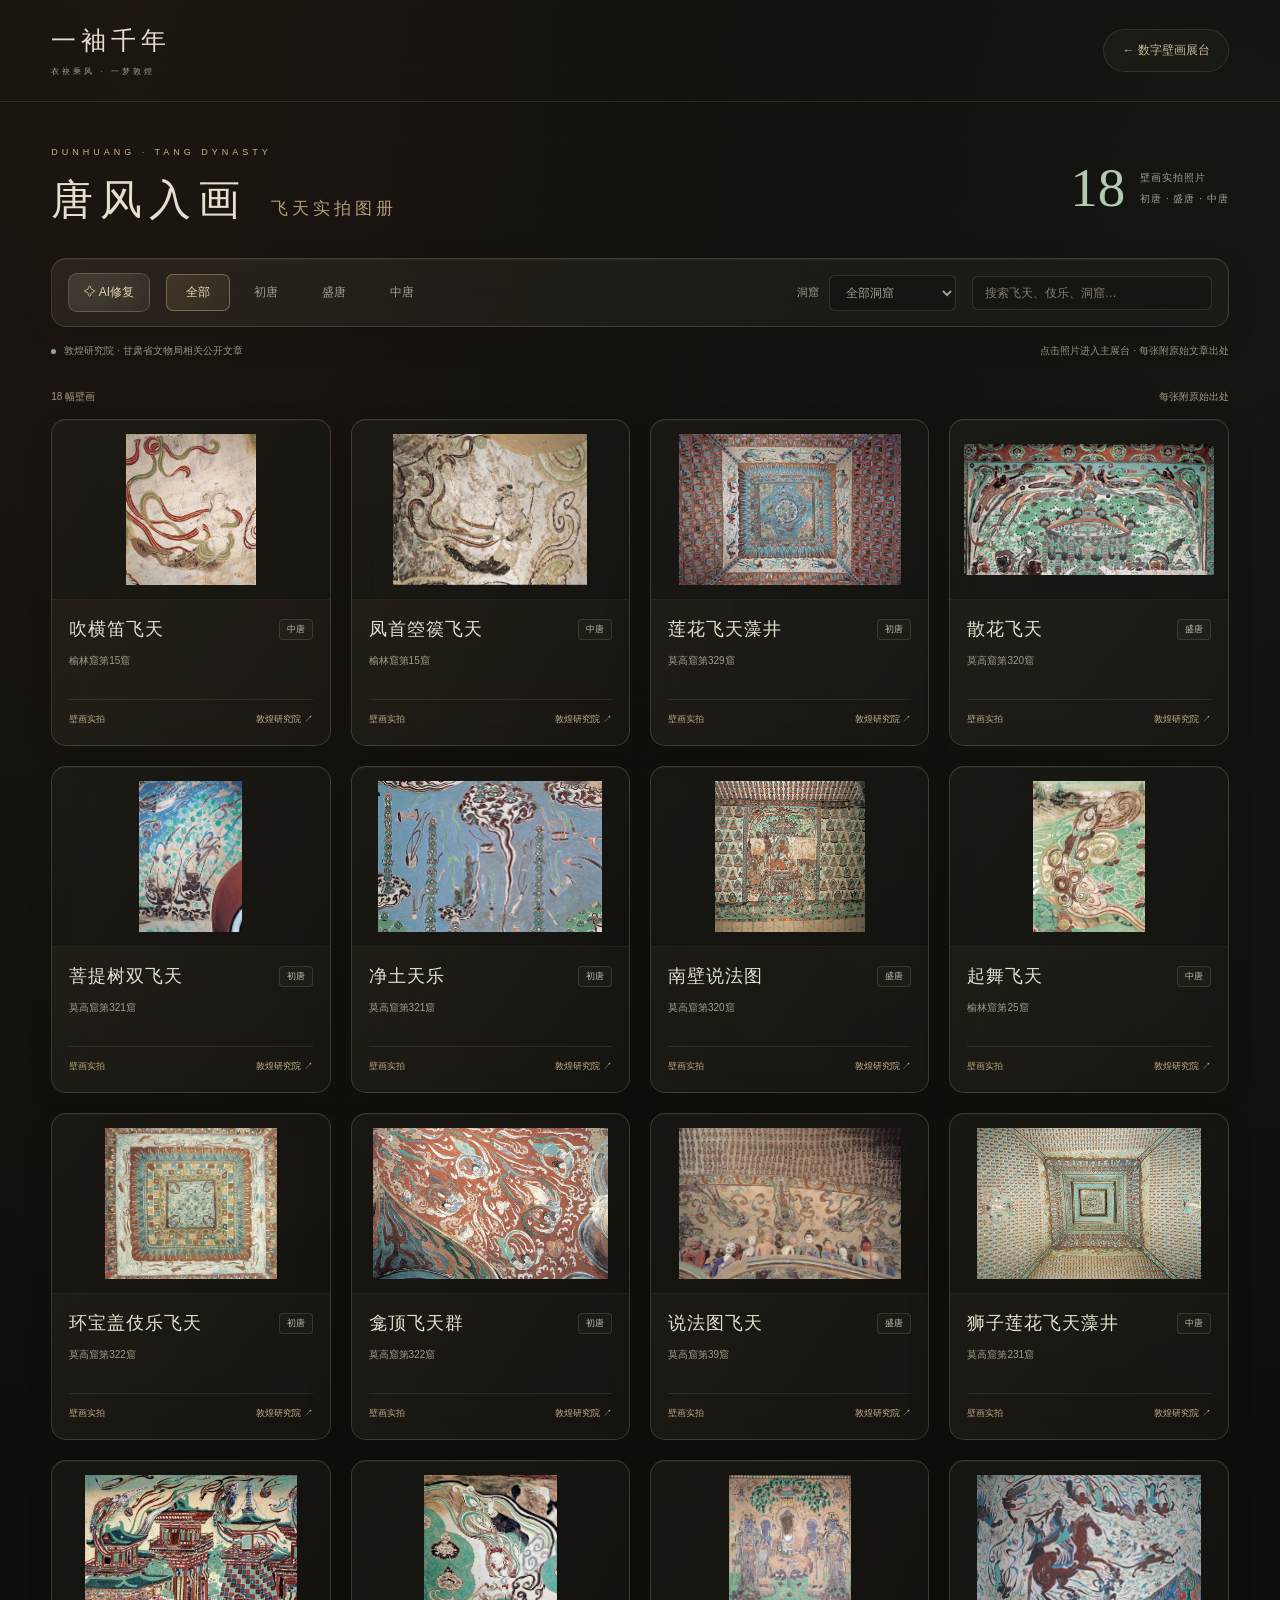
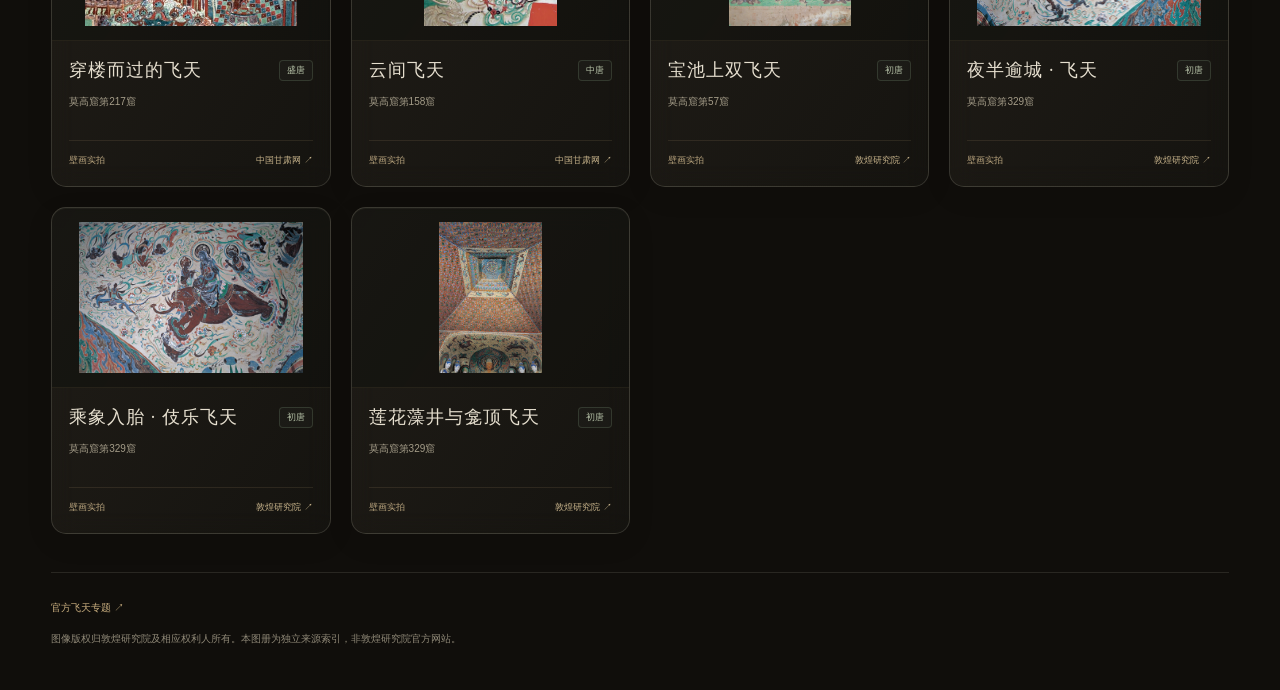
==== commit 018a9dcf: "Provide AI restoration for all eighteen mural photographs" ====
--- a/photos.html
+++ b/photos.html
@@ -1,14 +1,14 @@
 <!doctype html>
 <html lang="zh-CN">
-<head><meta charset="utf-8"><meta name="viewport" content="width=device-width,initial-scale=1"><meta name="theme-color" content="#110e0b"><title>唐风入画 · 唐代飞天实拍图册</title><meta name="description" content="18幅唐代飞天及相关壁画照片，来自敦煌研究院和中国甘肃网公开文章。按洞窟、时期筛选，逐张提供官方出处。"><link rel="stylesheet" href="photos.css?v=20261022-clean27"><link rel="stylesheet" href="polish.css?v=20261022-clean27"></head>
+<head><meta charset="utf-8"><meta name="viewport" content="width=device-width,initial-scale=1"><meta name="theme-color" content="#110e0b"><title>唐风入画 · 唐代飞天实拍图册</title><meta name="description" content="18幅唐代飞天及相关壁画照片，来自敦煌研究院和中国甘肃网公开文章。按洞窟、时期筛选，逐张提供官方出处。"><link rel="stylesheet" href="photos.css?v=20261023-restore28"><link rel="stylesheet" href="polish.css?v=20261023-restore28"></head>
 <body>
 <header><a class="brand" href="index.html">一袖千年<span>衣袂乘风 · 一梦敦煌</span></a><a class="return" href="index.html">← 数字壁画展台</a></header>
 <main>
 <div class="intro"><div><p class="eyebrow">DUNHUANG · TANG DYNASTY</p><h1>唐风入画<span>飞天实拍图册</span></h1></div><div class="collection"><strong>18</strong><span>壁画实拍照片<br>初唐 · 盛唐 · 中唐</span></div></div>
-<div class="toolbar"><div class="eras" role="group" aria-label="按唐代时期筛选"><button data-era="全部" aria-pressed="true">全部</button><button data-era="初唐" aria-pressed="false">初唐</button><button data-era="盛唐" aria-pressed="false">盛唐</button><button data-era="中唐" aria-pressed="false">中唐</button></div><label class="select-wrap"><span>洞窟</span><select id="cave" aria-label="按洞窟筛选"><option value="全部">全部洞窟</option></select></label><input id="search" type="search" placeholder="搜索飞天、伎乐、洞窟…" aria-label="搜索实拍资源"></div>
-<div class="notice"><p><span class="status-dot"></span>敦煌研究院 · 甘肃省文物局相关公开文章</p><span>点击照片进入主展台 · 每张附原始文章出处</span></div>
+<div class="toolbar"><button class="album-restore" id="pRestore" aria-pressed="false" aria-label="切换全部壁画的AI修复示意">✧ AI修复</button><div class="eras" role="group" aria-label="按唐代时期筛选"><button data-era="全部" aria-pressed="true">全部</button><button data-era="初唐" aria-pressed="false">初唐</button><button data-era="盛唐" aria-pressed="false">盛唐</button><button data-era="中唐" aria-pressed="false">中唐</button></div><label class="select-wrap"><span>洞窟</span><select id="cave" aria-label="按洞窟筛选"><option value="全部">全部洞窟</option></select></label><input id="search" type="search" placeholder="搜索飞天、伎乐、洞窟…" aria-label="搜索实拍资源"></div>
+<div class="notice"><p><span class="status-dot"></span>敦煌研究院 · 甘肃省文物局相关公开文章</p><span id="photoStatus" aria-live="polite">点击照片进入主展台 · 每张附原始文章出处</span></div>
 <div class="results"><span id="count" aria-live="polite">18 条资源</span><span>每张附原始出处</span></div>
 <section class="photo-grid" id="grid" aria-label="唐代飞天实拍资源"></section><p class="empty" id="empty" hidden>没有找到对应图片，试试其他洞窟或关键词。</p>
 <footer><a href="https://ip.e-dunhuang.com/special.html?value=%E9%A3%9E%E5%A4%A9" target="_blank" rel="noopener">官方飞天专题 ↗</a><p>图像版权归敦煌研究院及相应权利人所有。本图册为独立来源索引，非敦煌研究院官方网站。</p></footer>
-</main><script src="photos-data.js?v=20261022-clean27"></script><script src="photos.js?v=20261022-clean27"></script>
+</main><script src="photos-data.js?v=20261023-restore28"></script><script src="restore.js?v=20261023-restore28"></script><script src="photos.js?v=20261023-restore28"></script>
 </body></html>
--- a/photos.css
+++ b/photos.css
@@ -1,2 +1,4 @@
 :root{color-scheme:dark;--paper:#e5d6b9;--muted:#a99f88;--line:#dfc18c2b;--gold:#ceaf79}*{box-sizing:border-box}body{margin:0;color:var(--paper);background:radial-gradient(ellipse at 10% 0,#7750381f,transparent 45%),radial-gradient(ellipse at 95% 10%,#53726412,transparent 42%),#100e0b;font-family:"Microsoft YaHei","PingFang SC",sans-serif;min-height:100vh}body:before{content:"";position:fixed;inset:0;pointer-events:none;background-image:linear-gradient(#b99c6a03 1px,transparent 1px),linear-gradient(90deg,#b99c6a03 1px,transparent 1px);background-size:70px 70px}a{color:inherit;text-decoration:none}button,input,select{font:inherit;color:inherit}button,a,input,select{touch-action:manipulation}button:focus-visible,a:focus-visible,input:focus-visible,select:focus-visible{outline:2px solid #a1c3b4;outline-offset:4px}header{max-width:1600px;margin:auto;padding:24px 4%;border-bottom:1px solid var(--line);display:flex;justify-content:space-between;align-items:center;gap:20px}.brand{font-family:"Noto Serif SC","Songti SC",SimSun,serif;font-size:25px;letter-spacing:5px}.brand span{display:block;font-family:sans-serif;font-size:8px;letter-spacing:3px;color:var(--muted);margin-top:9px}.return{padding:12px 18px;border:1px solid var(--line);border-radius:24px;background:linear-gradient(120deg,#d5bb8b0d,#b9d4c408);backdrop-filter:blur(16px);font-size:12px;color:#c7b99b}.return:hover{border-color:#dbc08c77}main{max-width:1520px;margin:auto;padding:45px 4% 20px}.intro{display:flex;align-items:center;justify-content:space-between;gap:25px;margin-bottom:30px}.eyebrow{font-size:9px;letter-spacing:4px;color:var(--gold);margin:0 0 15px}h1{font-family:"Noto Serif SC","Songti SC",SimSun,serif;font-weight:400;font-size:42px;letter-spacing:7px;margin:0}h1 span{font-family:inherit;font-size:17px;letter-spacing:4px;color:#b49c79;margin-left:24px}.collection{display:flex;align-items:center;gap:15px}.collection strong{font-family:Georgia,serif;font-size:55px;font-weight:400;color:#b4c9b2}.collection span{font-size:10px;line-height:2.1;color:var(--muted);letter-spacing:1px}.toolbar{display:flex;align-items:center;gap:16px;padding:14px 16px;border:1px solid var(--line);border-radius:12px;background:linear-gradient(130deg,#ddc4980a,#b5c7b205);backdrop-filter:blur(20px)}.eras{display:flex;gap:4px}.eras button{border:1px solid transparent;background:transparent;border-radius:7px;padding:9px 19px;cursor:pointer;font-size:12px;color:var(--muted)}.eras button[aria-pressed=true]{background:linear-gradient(120deg,#cfaa7026,#8eaa8d17);border-color:#d8b98166;color:#ead7b3}.select-wrap{margin-left:auto;display:flex;align-items:center;gap:10px;font-size:11px;color:var(--muted)}select,input{background:#0c0d0b55;border:1px solid #d6b8832b;border-radius:6px;padding:9px 12px;font-size:12px}select{max-width:170px}select option{background:#1a1913}input{width:240px}input::placeholder{color:#837c6c}.notice{display:flex;justify-content:space-between;gap:20px;align-items:center;color:#9b967e;font-size:10px;line-height:1.8;padding:15px 0}.notice p{margin:0;white-space:nowrap}.status-dot{display:inline-block;width:5px;height:5px;border-radius:50%;background:#8fac95;margin-right:8px}.results{display:flex;justify-content:space-between;font-size:10px;color:#a69a7e;padding:15px 0}.photo-grid{display:grid;grid-template-columns:repeat(4,minmax(0,1fr));gap:20px}.photo-card{min-width:0;border:1px solid #d8ba8327;background:linear-gradient(135deg,#e6d2ad08,#a7c0a104);border-radius:11px;overflow:hidden;transition:border-color .2s,transform .2s;backdrop-filter:blur(12px)}.photo-card:hover{border-color:#c4ad766e;transform:translateY(-3px)}.photo-card>a{display:block}.photo-frame{height:180px;display:flex;align-items:center;justify-content:center;background:#08080666;border-bottom:1px solid #d6ba7a15;padding:14px}.photo-frame img{display:block;max-width:100%;max-height:100%;width:auto;height:auto;object-fit:contain}.photo-info{padding:17px 17px 14px}.card-top{display:flex;align-items:center;justify-content:space-between;gap:10px}.card-top h2{font-family:"Songti SC",SimSun,serif;font-weight:400;font-size:18px;letter-spacing:1px;margin:0}.era-tag{flex-shrink:0;font-size:9px;color:#b9c5ab;padding:3px 7px;border:1px solid #91af8b33;border-radius:4px;background:#7d9d7a0c}.location{font-size:10px;color:#a59d89;margin:11px 0 15px;line-height:1.8}.card-bottom{display:flex;align-items:center;justify-content:space-between;gap:10px;border-top:1px solid #ccb68516;padding-top:11px;font-size:9px;color:#bca780}.card-bottom span:last-child{color:#9baf9c}.photo-card[hidden]{display:none}.empty{text-align:center;color:#b0a18a;padding:50px 15px}.empty[hidden]{display:none}footer{margin-top:38px;padding:25px 0 12px;border-top:1px solid var(--line);font-size:10px;color:#8f8877;line-height:1.9}footer a{color:#c9ae7f}footer p{margin-top:12px}@media(min-width:1600px){.photo-frame{height:200px}}@media(max-width:1100px){.photo-grid{grid-template-columns:repeat(3,minmax(0,1fr))}.toolbar{flex-wrap:wrap}.select-wrap{margin-left:auto}input{width:220px}h1 span{font-size:14px;margin-left:17px}}@media(max-width:780px){main{padding-top:30px}.intro{align-items:flex-end}h1{font-size:34px}h1 span{display:block;margin:10px 0 0;font-size:13px}.collection strong{font-size:40px}.collection span{font-size:8px}.notice{display:block;font-size:9px}.notice>span{display:block;margin-top:6px}.toolbar{gap:10px;padding:10px}.eras{width:100%}.eras button{flex:1;padding:9px 16px}.select-wrap{margin:0;flex:1}.select-wrap span{display:none}select{width:100%;max-width:none}input{width:55%}.photo-grid{grid-template-columns:repeat(2,minmax(0,1fr));gap:13px}.photo-frame{height:145px;padding:9px}.photo-info{padding:12px}.card-top h2{font-size:15px}.card-bottom{font-size:8px}}@media(max-width:420px){header{padding-top:19px}.brand{font-size:21px}.return{font-size:10px;padding:10px}.collection{gap:7px}.collection span{display:none}.photo-grid{grid-template-columns:1fr}.photo-frame{height:190px}.intro{gap:12px}}@media(prefers-reduced-motion:reduce){.photo-card{transition:none}.photo-card:hover{transform:none}}
 .source-row{margin:0 17px 16px;padding-top:10px;border-top:1px solid #dfc18c1c}.source-row a{padding:3px 0;color:#c6b28a}.source-row a:hover{color:#f0dfbf;text-decoration:underline}
+
+.album-restore{border:1px solid #d6c39940;border-radius:9px;background:linear-gradient(135deg,#ece4c41c,#c0ddcb0c);backdrop-filter:blur(20px);color:#dfd0ac;padding:10px 15px;white-space:nowrap;cursor:pointer;font-size:12px}.album-restore[aria-pressed=true]{border-color:#a6c7b080;background:linear-gradient(135deg,#b5cbb22b,#ddc59e17)}.album-restore:disabled{cursor:progress;opacity:.7}
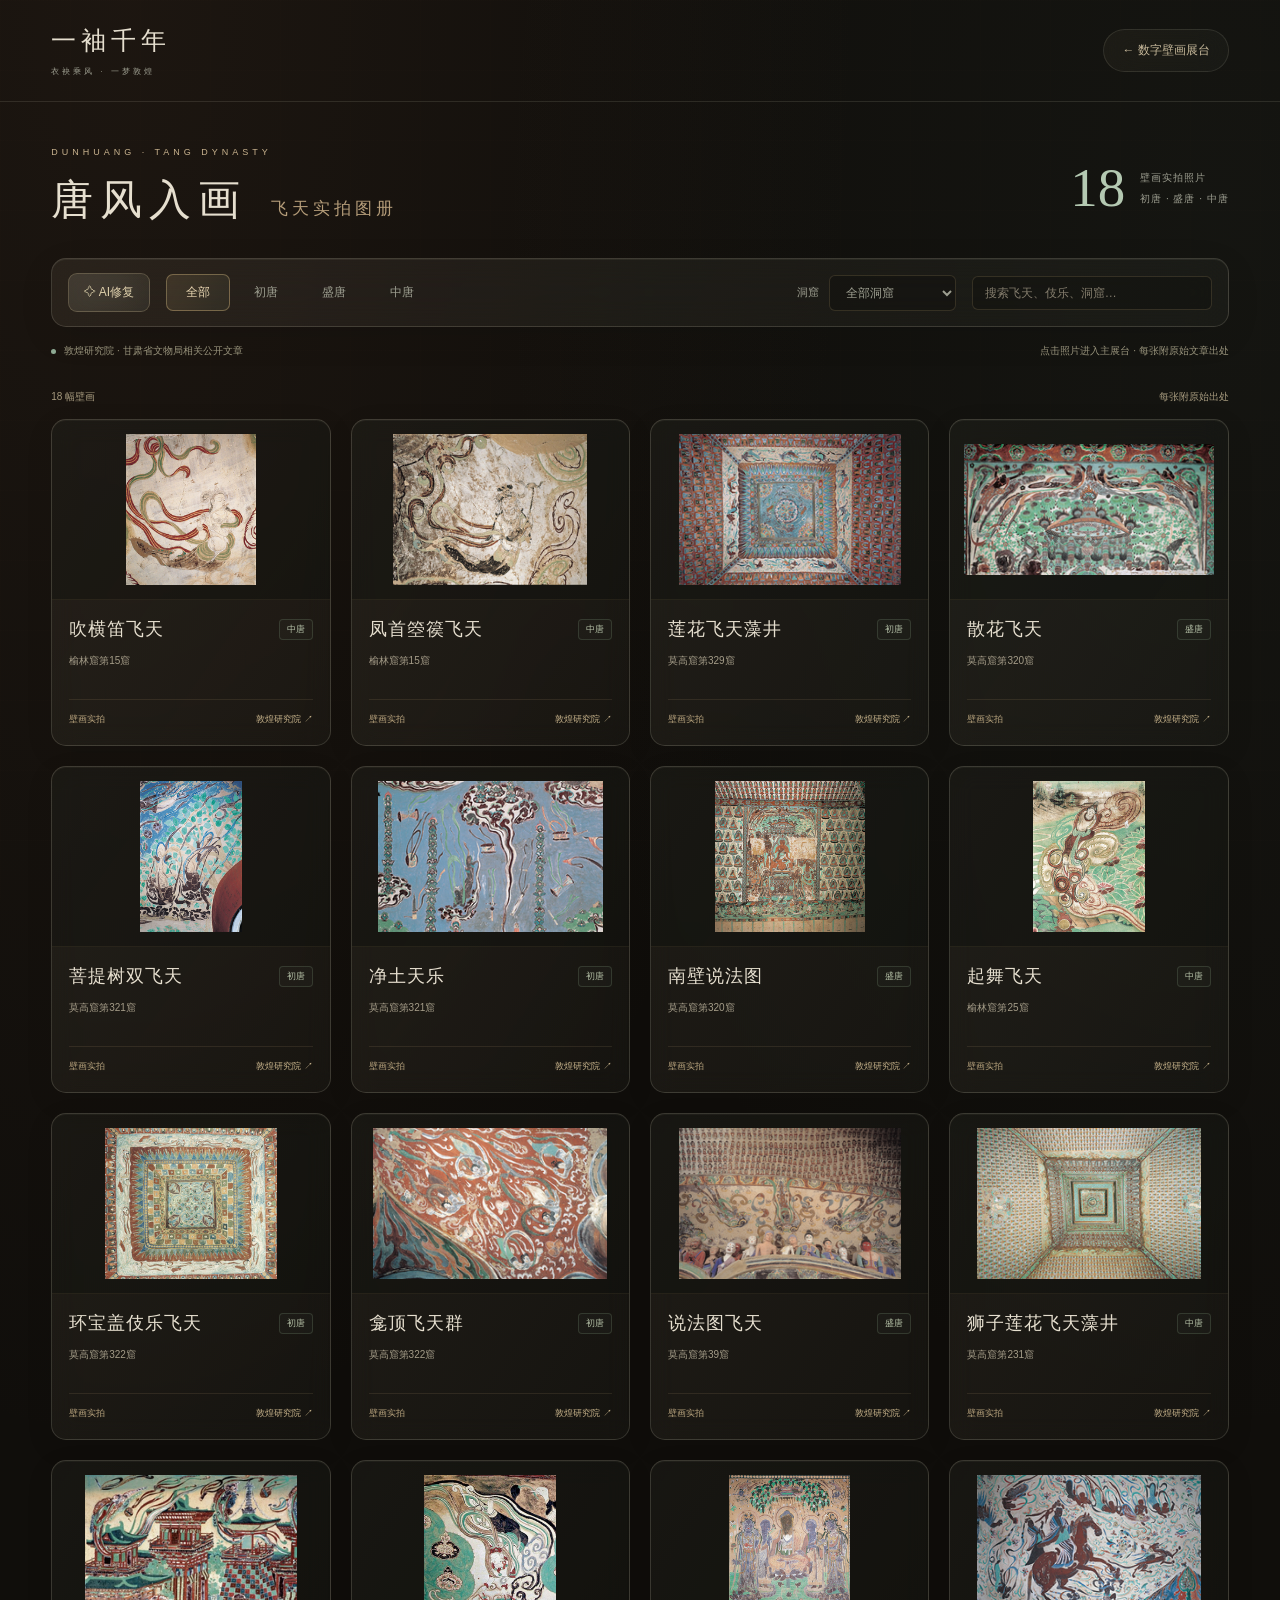
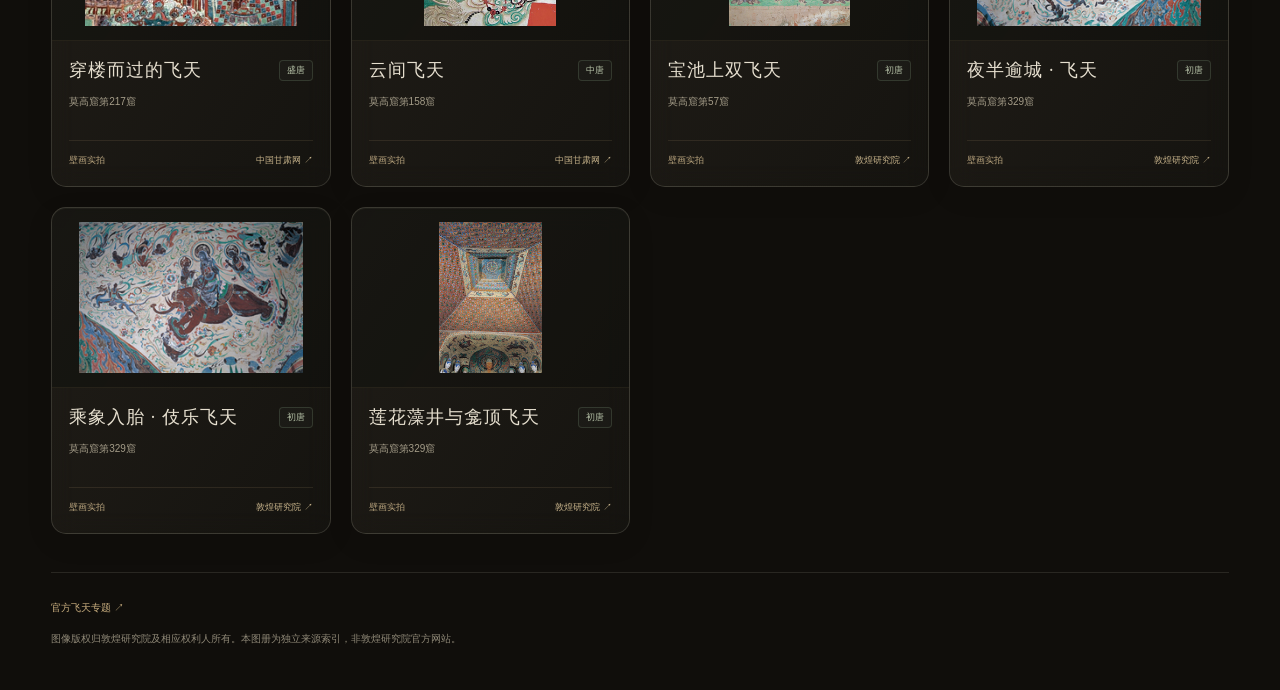
==== commit 69a67e03: "Load murals independently with lossless assets, retries and graceful fallback" ====
--- a/photos.html
+++ b/photos.html
@@ -1,6 +1,6 @@
 <!doctype html>
 <html lang="zh-CN">
-<head><meta charset="utf-8"><meta name="viewport" content="width=device-width,initial-scale=1"><meta name="theme-color" content="#110e0b"><title>唐风入画 · 唐代飞天实拍图册</title><meta name="description" content="18幅唐代飞天及相关壁画照片，来自敦煌研究院和中国甘肃网公开文章。按洞窟、时期筛选，逐张提供官方出处。"><link rel="stylesheet" href="photos.css?v=20261023-restore28"><link rel="stylesheet" href="polish.css?v=20261023-restore28"></head>
+<head><meta charset="utf-8"><meta name="viewport" content="width=device-width,initial-scale=1"><meta name="theme-color" content="#110e0b"><title>唐风入画 · 唐代飞天实拍图册</title><meta name="description" content="18幅唐代飞天及相关壁画照片，来自敦煌研究院和中国甘肃网公开文章。按洞窟、时期筛选，逐张提供官方出处。"><link rel="stylesheet" href="photos.css?v=20261025-loading30"><link rel="stylesheet" href="polish.css?v=20261025-loading30"></head>
 <body>
 <header><a class="brand" href="index.html">一袖千年<span>衣袂乘风 · 一梦敦煌</span></a><a class="return" href="index.html">← 数字壁画展台</a></header>
 <main>
@@ -10,5 +10,5 @@
 <div class="results"><span id="count" aria-live="polite">18 条资源</span><span>每张附原始出处</span></div>
 <section class="photo-grid" id="grid" aria-label="唐代飞天实拍资源"></section><p class="empty" id="empty" hidden>没有找到对应图片，试试其他洞窟或关键词。</p>
 <footer><a href="https://ip.e-dunhuang.com/special.html?value=%E9%A3%9E%E5%A4%A9" target="_blank" rel="noopener">官方飞天专题 ↗</a><p>图像版权归敦煌研究院及相应权利人所有。本图册为独立来源索引，非敦煌研究院官方网站。</p></footer>
-</main><script src="photos-data.js?v=20261023-restore28"></script><script src="restore.js?v=20261023-restore28"></script><script src="photos.js?v=20261023-restore28"></script>
+</main><script src="photos-data.js?v=20261025-loading30"></script><script src="delivery-data.js?v=20261025-loading30"></script><script src="image-loader.js?v=20261025-loading30"></script><script src="restore.js?v=20261025-loading30"></script><script src="photos.js?v=20261025-loading30"></script>
 </body></html>
--- a/polish.css
+++ b/polish.css
@@ -36,3 +36,5 @@
 @media(max-width:720px){
  .museum-mode #museum{grid-template-columns:171px minmax(0,1fr);gap:12px;padding:17px 14px 15px}.museum-mode header{padding:0 17px;gap:12px}.museum-mode header .brand{font-size:21px;letter-spacing:4px}.museum-mode header .brand small{font-size:6px;letter-spacing:2px}.museum-mode header nav{display:flex}.museum-mode header nav .nav-on{font-size:9px;padding:7px 12px;letter-spacing:1px}.sound-wrap .sound{padding:8px 11px;font-size:8px;white-space:nowrap}.sound-source{font-size:5px}.exhibit-side{padding:17px 11px 13px;gap:12px}.exhibit-side h1{font-size:24px;letter-spacing:3px}.exhibit-side h1 span{font-size:15px;letter-spacing:5px}.museum-kicker{font-size:5px;letter-spacing:1px;gap:5px}.m-thumb{gap:7px;padding:7px 5px}.m-thumb img{width:37px;height:33px}.m-thumb b{font-size:9px}.m-thumb small{font-size:5.5px}.m-thumb i{display:none}.exhibit-era{font-size:6px;gap:6px}.viewer-header h2{font-size:16px;letter-spacing:0}.viewer-header>div:first-child{gap:7px}.viewer-header>div>span{font-size:8px}.viewer-header>.viewer-actions{justify-content:flex-start;flex-wrap:wrap;gap:5px}.exhibit-main{grid-template-rows:119px minmax(0,1fr) 82px 10px}.restore-button,.motion-toggle{height:29px;padding:0 7px;font-size:8px}.mode-switch{min-height:29px}.mode-switch button{padding:3px 7px;font-size:8px}.viewer-footer{align-items:flex-start;justify-content:center;flex-direction:column;gap:7px;padding-top:8px}.zoom-bar{align-self:flex-end}.zoom-bar button{min-height:24px;font-size:8px;padding:2px 5px}.zoom-bar output{font-size:8px}.viewer-hint{display:none}.photo-catalog-link{font-size:7px}.side-bottom p{font-size:6px}.landscape-note{font-size:6px}.m-dots{gap:6px}.m-dots button{width:5px}.m-dots button.on{width:16px}
 }
+
+.load-notice{position:absolute;z-index:12;left:50%;top:22px;transform:translateX(-50%);display:flex;align-items:center;gap:14px;max-width:90%;padding:11px 17px;border:1px solid #d1c59944;border-radius:12px;background:#211e18cf;backdrop-filter:blur(18px);color:#e5d6b8;font-size:12px;line-height:1.6;box-shadow:0 8px 30px #0004;pointer-events:none}.load-notice[hidden]{display:none}.load-notice button{pointer-events:auto;white-space:nowrap;border:1px solid #c7bc8c77;border-radius:7px;padding:5px 11px;color:#f1dfba;cursor:pointer}.m-view:not([data-has-image]) .load-notice{top:50%;transform:translate(-50%,-50%)}.m-view[aria-busy=true]{cursor:progress}
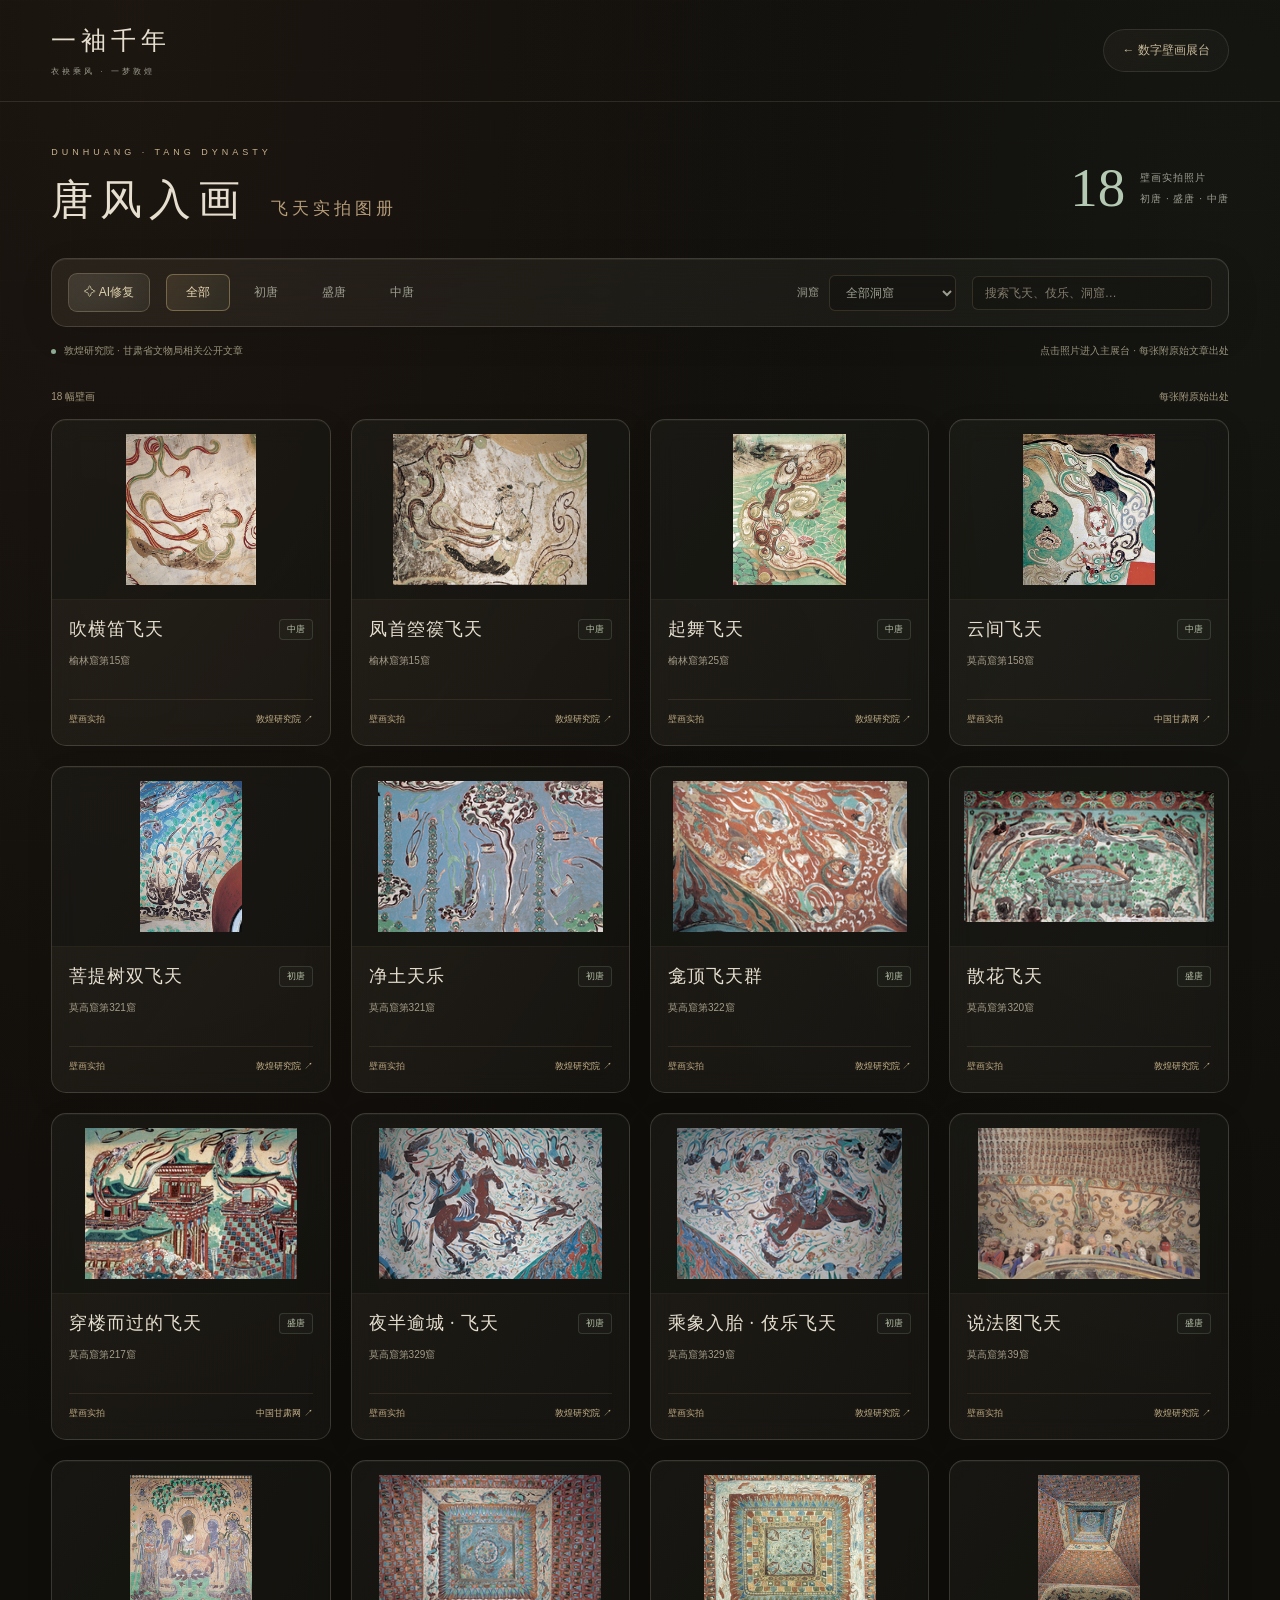
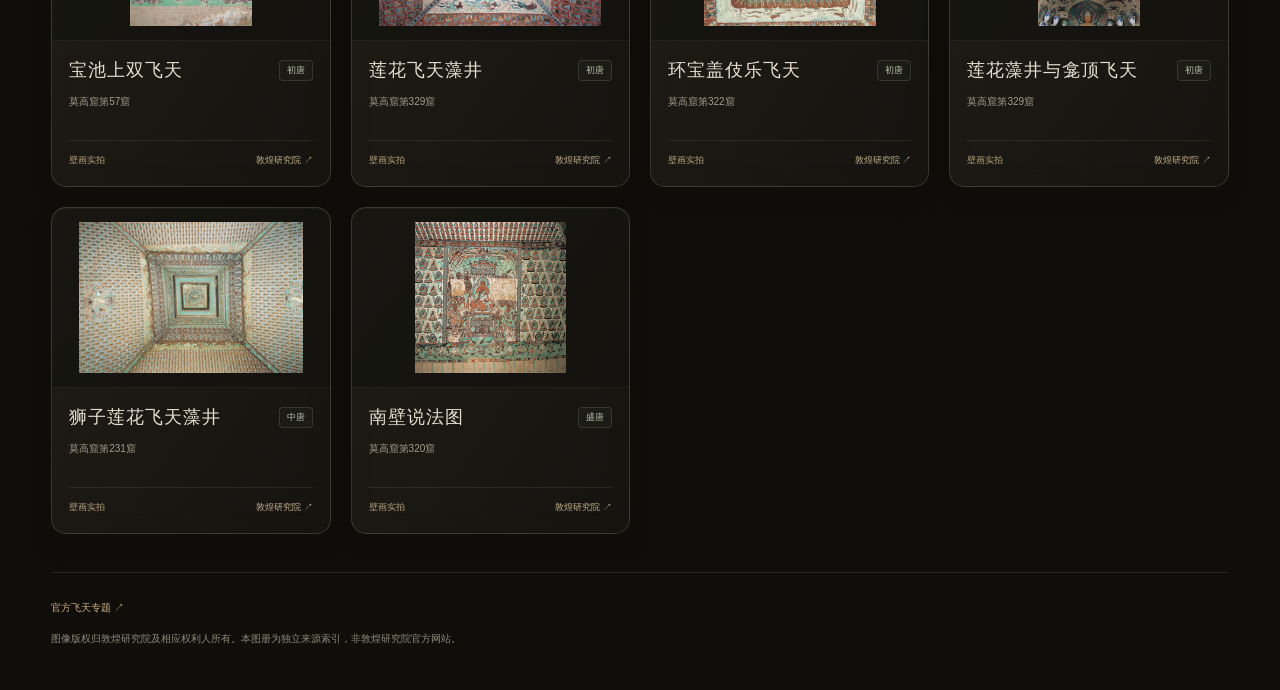
==== commit 9e29b41b: "Order murals by prominent apsara subjects" ====
--- a/photos.html
+++ b/photos.html
@@ -1,6 +1,6 @@
 <!doctype html>
 <html lang="zh-CN">
-<head><meta charset="utf-8"><meta name="viewport" content="width=device-width,initial-scale=1"><meta name="theme-color" content="#110e0b"><title>唐风入画 · 唐代飞天实拍图册</title><meta name="description" content="18幅唐代飞天及相关壁画照片，来自敦煌研究院和中国甘肃网公开文章。按洞窟、时期筛选，逐张提供官方出处。"><link rel="stylesheet" href="photos.css?v=20261025-loading30"><link rel="stylesheet" href="polish.css?v=20261025-loading30"></head>
+<head><meta charset="utf-8"><meta name="viewport" content="width=device-width,initial-scale=1"><meta name="theme-color" content="#110e0b"><title>唐风入画 · 唐代飞天实拍图册</title><meta name="description" content="18幅唐代飞天及相关壁画照片，来自敦煌研究院和中国甘肃网公开文章。按洞窟、时期筛选，逐张提供官方出处。"><link rel="stylesheet" href="photos.css?v=20261026-order32"><link rel="stylesheet" href="polish.css?v=20261026-order32"></head>
 <body>
 <header><a class="brand" href="index.html">一袖千年<span>衣袂乘风 · 一梦敦煌</span></a><a class="return" href="index.html">← 数字壁画展台</a></header>
 <main>
@@ -10,5 +10,5 @@
 <div class="results"><span id="count" aria-live="polite">18 条资源</span><span>每张附原始出处</span></div>
 <section class="photo-grid" id="grid" aria-label="唐代飞天实拍资源"></section><p class="empty" id="empty" hidden>没有找到对应图片，试试其他洞窟或关键词。</p>
 <footer><a href="https://ip.e-dunhuang.com/special.html?value=%E9%A3%9E%E5%A4%A9" target="_blank" rel="noopener">官方飞天专题 ↗</a><p>图像版权归敦煌研究院及相应权利人所有。本图册为独立来源索引，非敦煌研究院官方网站。</p></footer>
-</main><script src="photos-data.js?v=20261025-loading30"></script><script src="delivery-data.js?v=20261025-loading30"></script><script src="image-loader.js?v=20261025-loading30"></script><script src="restore.js?v=20261025-loading30"></script><script src="photos.js?v=20261025-loading30"></script>
+</main><script src="photos-data.js?v=20261026-order32"></script><script src="delivery-data.js?v=20261026-order32"></script><script src="image-loader.js?v=20261026-order32"></script><script src="restore.js?v=20261026-order32"></script><script src="photos.js?v=20261026-order32"></script>
 </body></html>
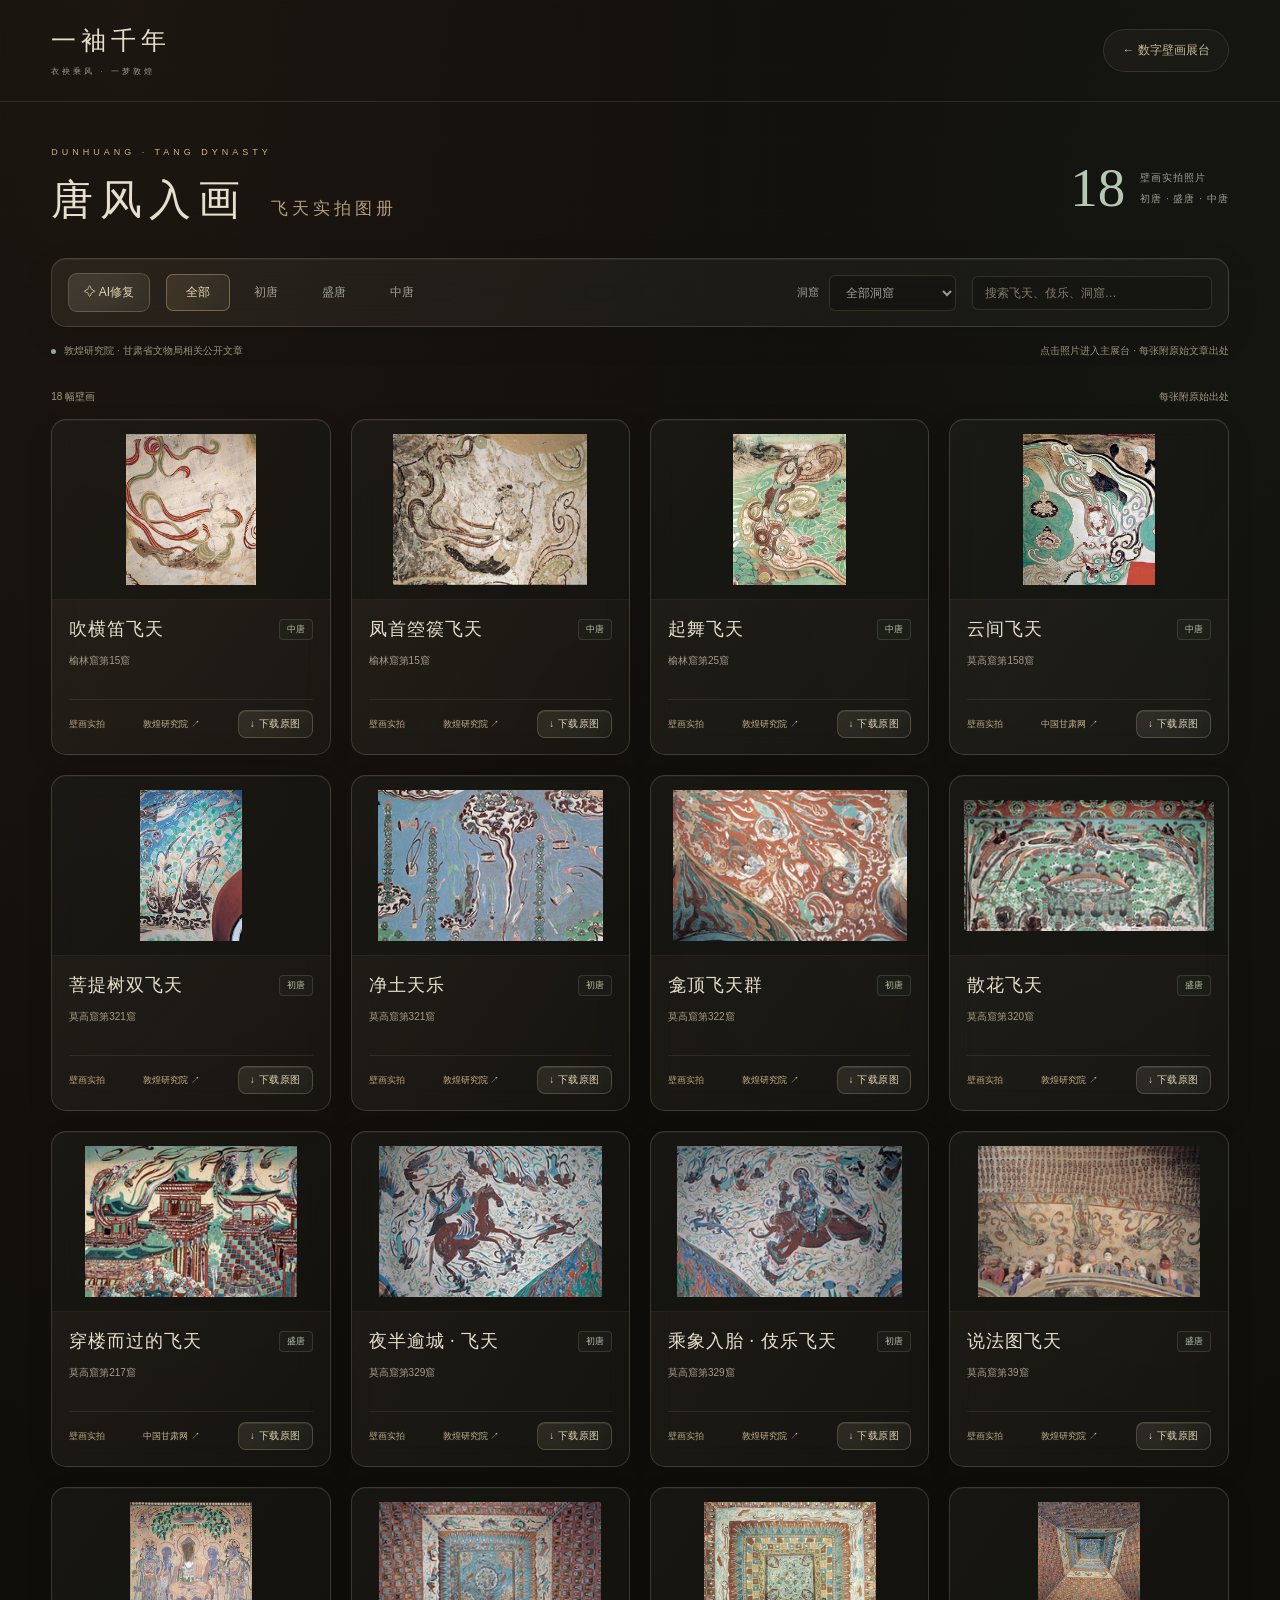
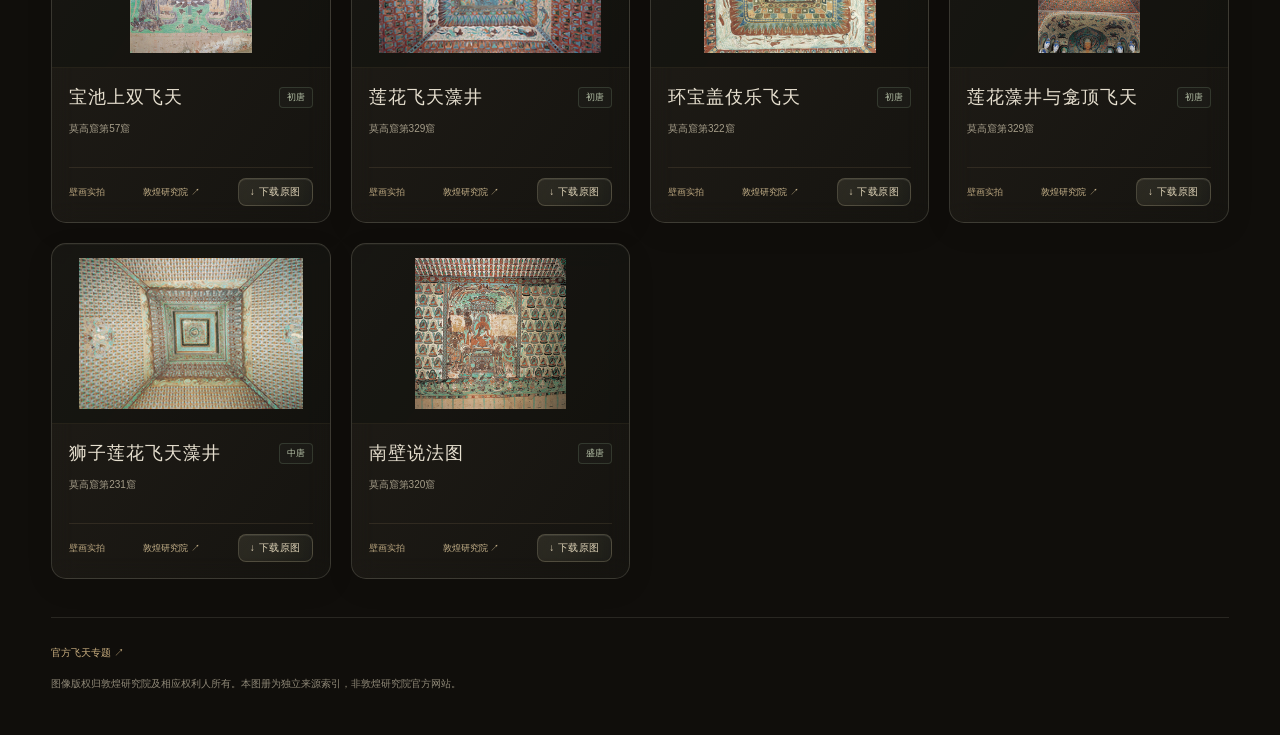
==== commit f21957ca: "Add downloads for displayed original or restored murals and remove viewer hint" ====
--- a/photos.html
+++ b/photos.html
@@ -1,6 +1,6 @@
 <!doctype html>
 <html lang="zh-CN">
-<head><meta charset="utf-8"><meta name="viewport" content="width=device-width,initial-scale=1"><meta name="theme-color" content="#110e0b"><title>唐风入画 · 唐代飞天实拍图册</title><meta name="description" content="18幅唐代飞天及相关壁画照片，来自敦煌研究院和中国甘肃网公开文章。按洞窟、时期筛选，逐张提供官方出处。"><link rel="stylesheet" href="photos.css?v=20261026-order32"><link rel="stylesheet" href="polish.css?v=20261026-order32"></head>
+<head><meta charset="utf-8"><meta name="viewport" content="width=device-width,initial-scale=1"><meta name="theme-color" content="#110e0b"><title>唐风入画 · 唐代飞天实拍图册</title><meta name="description" content="18幅唐代飞天及相关壁画照片，来自敦煌研究院和中国甘肃网公开文章。按洞窟、时期筛选，逐张提供官方出处。"><link rel="stylesheet" href="photos.css?v=20261026-download33"><link rel="stylesheet" href="polish.css?v=20261026-download33"></head>
 <body>
 <header><a class="brand" href="index.html">一袖千年<span>衣袂乘风 · 一梦敦煌</span></a><a class="return" href="index.html">← 数字壁画展台</a></header>
 <main>
@@ -10,5 +10,5 @@
 <div class="results"><span id="count" aria-live="polite">18 条资源</span><span>每张附原始出处</span></div>
 <section class="photo-grid" id="grid" aria-label="唐代飞天实拍资源"></section><p class="empty" id="empty" hidden>没有找到对应图片，试试其他洞窟或关键词。</p>
 <footer><a href="https://ip.e-dunhuang.com/special.html?value=%E9%A3%9E%E5%A4%A9" target="_blank" rel="noopener">官方飞天专题 ↗</a><p>图像版权归敦煌研究院及相应权利人所有。本图册为独立来源索引，非敦煌研究院官方网站。</p></footer>
-</main><script src="photos-data.js?v=20261026-order32"></script><script src="delivery-data.js?v=20261026-order32"></script><script src="image-loader.js?v=20261026-order32"></script><script src="restore.js?v=20261026-order32"></script><script src="photos.js?v=20261026-order32"></script>
+</main><script src="photos-data.js?v=20261026-download33"></script><script src="delivery-data.js?v=20261026-download33"></script><script src="image-loader.js?v=20261026-download33"></script><script src="download.js?v=20261026-download33"></script><script src="restore.js?v=20261026-download33"></script><script src="photos.js?v=20261026-download33"></script>
 </body></html>
--- a/polish.css
+++ b/polish.css
@@ -38,3 +38,11 @@
 }
 
 .load-notice{position:absolute;z-index:12;left:50%;top:22px;transform:translateX(-50%);display:flex;align-items:center;gap:14px;max-width:90%;padding:11px 17px;border:1px solid #d1c59944;border-radius:12px;background:#211e18cf;backdrop-filter:blur(18px);color:#e5d6b8;font-size:12px;line-height:1.6;box-shadow:0 8px 30px #0004;pointer-events:none}.load-notice[hidden]{display:none}.load-notice button{pointer-events:auto;white-space:nowrap;border:1px solid #c7bc8c77;border-radius:7px;padding:5px 11px;color:#f1dfba;cursor:pointer}.m-view:not([data-has-image]) .load-notice{top:50%;transform:translate(-50%,-50%)}.m-view[aria-busy=true]{cursor:progress}
+
+/* Full-size downloads share the gallery's frosted controls. */
+.work-links{display:flex;align-items:center;gap:16px;flex-wrap:wrap}
+.work-credit a.mural-download,.source-row a.mural-download{display:inline-flex;align-items:center;justify-content:center;padding:5px 11px;min-height:28px;border:1px solid #d8cfac38;border-radius:8px;background:linear-gradient(125deg,#ddd0a51a,#9bbca70c);backdrop-filter:blur(14px);-webkit-backdrop-filter:blur(14px);box-shadow:inset 0 1px 0 #ffffff13;color:#e2d6ba;font-size:10px;letter-spacing:.5px;text-decoration:none;white-space:nowrap;cursor:pointer}
+.work-credit a.mural-download:hover,.source-row a.mural-download:hover{border-color:#d8cfac88;background:#c7bc8c20;color:#fff0ce}
+.mural-download[hidden]{display:none!important}
+.source-row{flex-wrap:wrap}
+@media(max-width:720px){.work-links{gap:9px}.work-credit a.mural-download{min-height:24px;padding:3px 8px;font-size:8px}}
